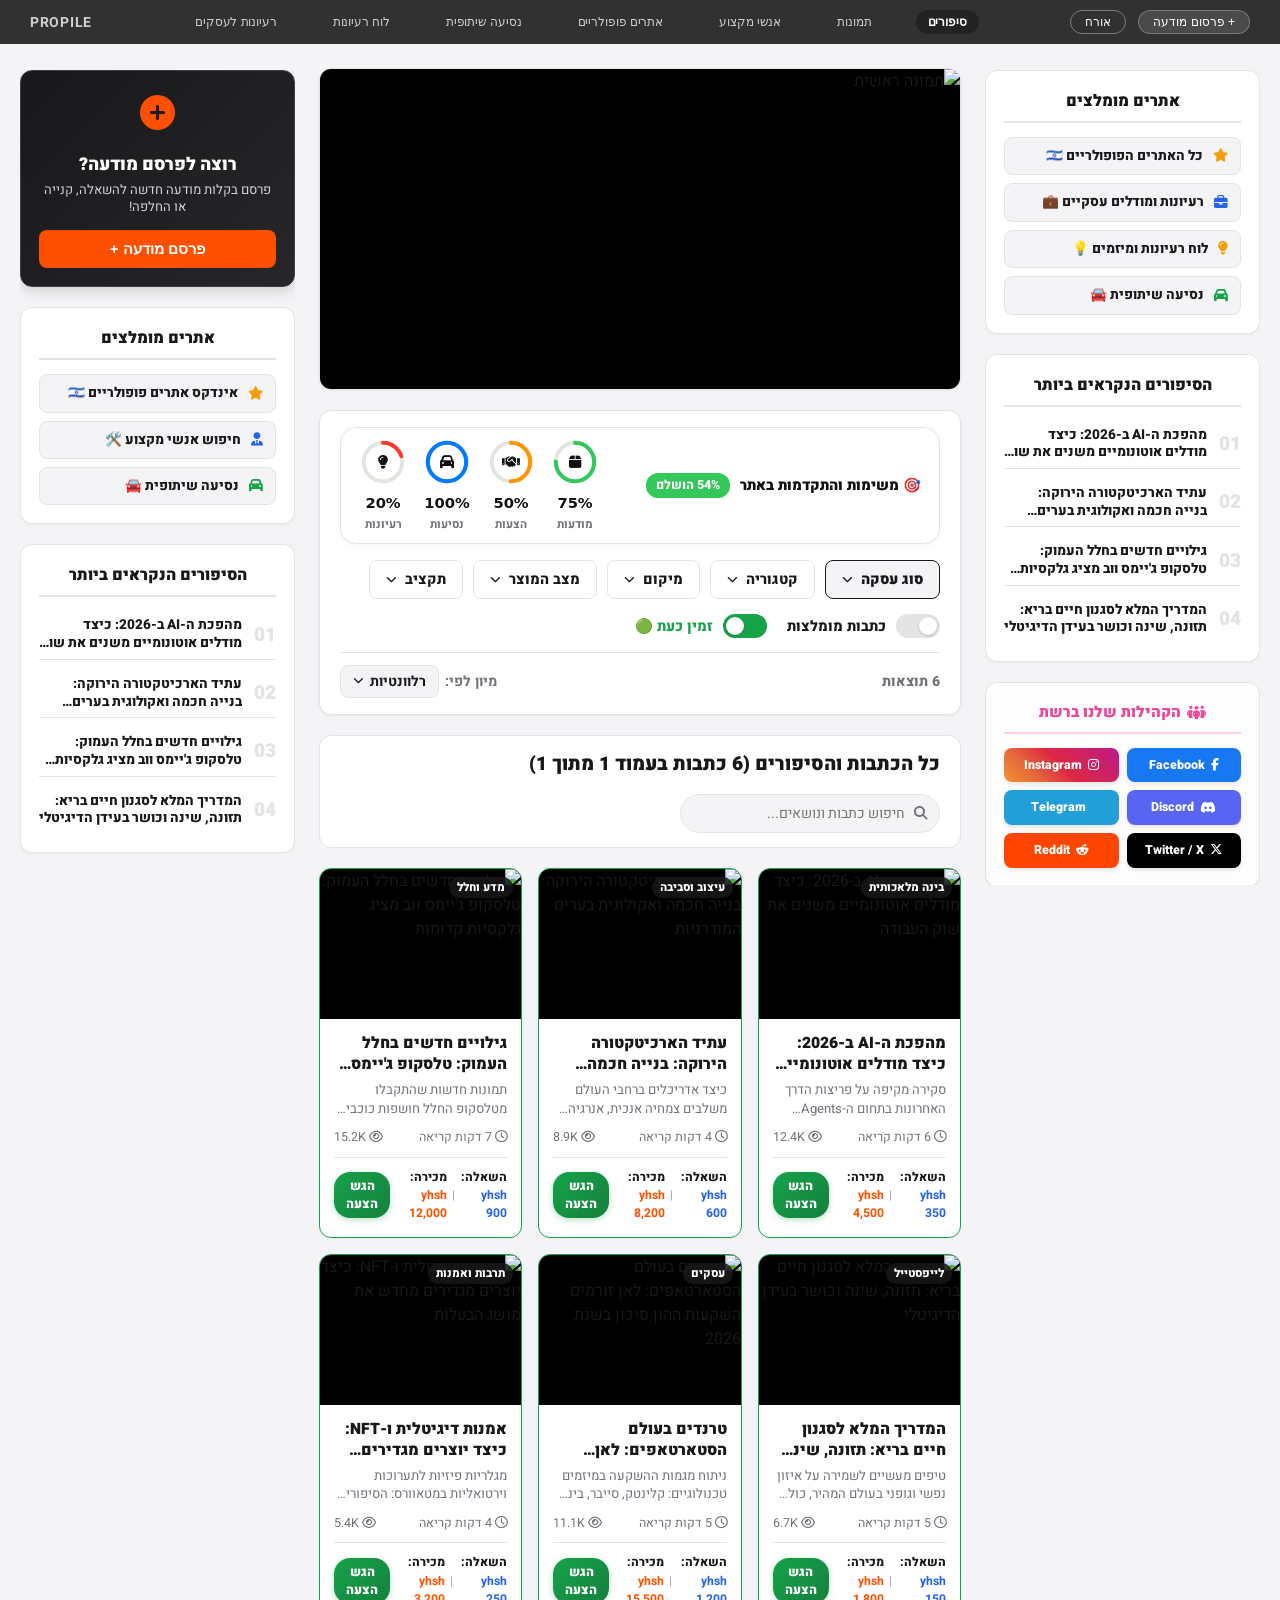
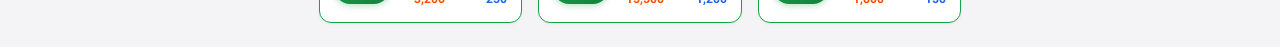
==== index.html @ 326912f4 "Match top navbar header 1:1 with black1white00.com without emojis" ====
<!DOCTYPE html>
<html lang="he" dir="rtl">
<head>
    <meta charset="UTF-8">
    <meta name="viewport" content="width=device-width, initial-scale=1.0">
    <title>גלריית הכתבות והסיפורים | עמוד הבית</title>
    <!-- Google Fonts: Heebo & Assistant -->
    <link rel="preconnect" href="https://fonts.googleapis.com">
    <link rel="preconnect" href="https://fonts.gstatic.com" crossorigin>
    <link href="https://fonts.googleapis.com/css2?family=Assistant:wght@400;600;700;800;900&family=Heebo:wght@400;700;900&display=swap" rel="stylesheet">
    <!-- FontAwesome Icons -->
    <link rel="stylesheet" href="https://cdnjs.cloudflare.com/ajax/libs/font-awesome/6.4.0/css/all.min.css">
    <link rel="stylesheet" href="styles.css?v=4400">
</head>
<body>

    <!-- Header Bar -->
    <header class="apple-nav">
        <div class="apple-nav-content">
            <div class="nav-left">
                <button class="btn-publish-nav-btn" onclick="openPublishModal()">+ פרסום מודעה</button>
                <button id="manager-btn" class="guest-pill-btn" onclick="showGuestToast()">אורח</button>
            </div>

            <nav class="nav-links">
                <a href="index.html" class="active-top-nav">סיפורים</a>
                <a href="images.html">תמונות</a>
                <a href="professionals.html">אנשי מקצוע</a>
                <a href="popular.html">אתרים פופולריים</a>
                <a href="carpool.html">נסיעה שיתופית</a>
                <a href="ideas.html">לוח רעיונות</a>
                <a href="business_ideas.html">רעיונות לעסקים</a>
            </nav>

            <div class="logo-area" onclick="window.location.href='index.html'" style="cursor: pointer;" title="לוגו האתר">
                <span class="brand-logo-badge">PROPILE</span>
            </div>
        </div>
    </header>

    <!-- Page Body Wrapper (מבנה 3 עמודות עם סיידברים מקובעים) -->
    <div class="page-layout-wrapper">

        <!-- Left Sidebar Column (סיידבר שמאלי) -->
        <aside class="sidebar-column sidebar-left">
            
            <!-- Card 1: אתרים מומלצים -->
            <div class="sidebar-card">
                <div class="sidebar-card-title">אתרים מומלצים</div>
                <div class="recommended-sites-list">
                    <a href="popular.html" class="site-link-btn">
                        <i class="fa-solid fa-star" style="color: #f59e0b;"></i>
                        <span>כל האתרים הפופולריים 🇮🇱</span>
                    </a>
                    <a href="business_ideas.html" class="site-link-btn">
                        <i class="fa-solid fa-briefcase" style="color: #2563eb;"></i>
                        <span>רעיונות ומודלים עסקיים 💼</span>
                    </a>
                    <a href="ideas.html" class="site-link-btn">
                        <i class="fa-solid fa-lightbulb" style="color: #f59e0b;"></i>
                        <span>לוח רעיונות ומיזמים 💡</span>
                    </a>
                    <a href="carpool.html" class="site-link-btn">
                        <i class="fa-solid fa-car" style="color: #16a34a;"></i>
                        <span>נסיעה שיתופית 🚘</span>
                    </a>
                </div>
            </div>

            <!-- Card 2: הסיפורים הנקראים ביותר -->
            <div class="sidebar-card">
                <div class="sidebar-card-title">הסיפורים הנקראים ביותר</div>
                <div id="topReadStoriesLeft" class="top-read-list">
                    <!-- Dynamic list loaded via JS -->
                </div>
            </div>

            <!-- Card 3: הקהילות שלנו ברשת (לחצני רשתות חברתיות מעוצבים) -->
            <div class="sidebar-card community-card">
                <div class="community-title">
                    <i class="fa-solid fa-people-group"></i>
                    <span>הקהילות שלנו ברשת</span>
                </div>
                
                <div class="social-buttons-grid">
                    <a href="#" class="social-btn btn-facebook"><i class="fa-brands fa-facebook-f"></i> Facebook</a>
                    <a href="#" class="social-btn btn-instagram"><i class="fa-brands fa-instagram"></i> Instagram</a>
                    <a href="#" class="social-btn btn-discord"><i class="fa-brands fa-discord"></i> Discord</a>
                    <a href="#" class="social-btn btn-telegram"><i class="fa-paper-plane"></i> Telegram</a>
                    <a href="#" class="social-btn btn-twitter"><i class="fa-brands fa-x-twitter"></i> Twitter / X</a>
                    <a href="#" class="social-btn btn-reddit"><i class="fa-brands fa-reddit-alien"></i> Reddit</a>
                </div>
            </div>

        </aside>

        <!-- Main Center Column (עמודה מרכזית - כתבות וסיפורים) -->
        <main class="main-center-column">

            <!-- Hero Featured Banner Card (תמונה בלבד - ללא טקסט כפי שמתבקש בצילום המסך) -->
            <div id="heroFeaturedCard" class="hero-featured-banner" onclick="openHeroArticle()">
                <div class="hero-banner-image-wrapper" style="height: 320px;">
                    <img id="heroImage" src="https://images.unsplash.com/photo-1618005182384-a83a8bd57fbe?auto=format&fit=crop&w=1200&q=80" alt="תמונה ראשית" style="opacity: 1;">
                </div>
            </div>

            <!-- Custom Filter Bar Component with LIGHT HORIZONTAL TASK WIDGET (1:1 MATCHING SCREENSHOT media_1788623318506.png) -->
            <section class="articles-filter-bar">
                
                <!-- LIGHT HORIZONTAL TASK PROGRESS RINGS WIDGET -->
                <div class="widget-tasks-card-horizontal" style="margin-bottom: 16px;">
                    <div class="widget-title-group" style="display: flex; align-items: center; gap: 10px;">
                        <span style="font-size: 0.9rem; font-weight: 900; color: #111111;">🎯 משימות והתקדמות באתר</span>
                        <span id="overallProgressText" style="font-size: 0.78rem; background-color: #34c759; color: #ffffff; padding: 3px 10px; border-radius: 12px; font-weight: 800;">66% הושלם</span>
                    </div>
                    
                    <div class="rings-widget-container">
                        
                        <!-- Ring 1: Ads (Green #34c759) -->
                        <div class="ring-item" onclick="openTaskChecklistModal('ads')" title="לחץ לצפייה במשימות מודעות">
                            <div class="svg-ring-wrapper" style="width: 48px; height: 48px;">
                                <svg width="48" height="48" viewBox="0 0 60 60">
                                    <circle class="ring-bg" cx="30" cy="30" r="24"></circle>
                                    <circle id="ringCircleAds" class="ring-progress ring-green" cx="30" cy="30" r="24"></circle>
                                </svg>
                                <div class="ring-icon" style="font-size: 0.88rem;"><i class="fa-solid fa-box"></i></div>
                            </div>
                            <div id="ringPercentAds" class="ring-percent-text">75%</div>
                            <div class="ring-label-text">מודעות</div>
                        </div>

                        <!-- Ring 2: Offers (Orange #ff9500) -->
                        <div class="ring-item" onclick="openTaskChecklistModal('offers')" title="לחץ לצפייה במשימות הצעות">
                            <div class="svg-ring-wrapper" style="width: 48px; height: 48px;">
                                <svg width="48" height="48" viewBox="0 0 60 60">
                                    <circle class="ring-bg" cx="30" cy="30" r="24"></circle>
                                    <circle id="ringCircleOffers" class="ring-progress ring-orange" cx="30" cy="30" r="24"></circle>
                                </svg>
                                <div class="ring-icon" style="font-size: 0.88rem;"><i class="fa-solid fa-handshake"></i></div>
                            </div>
                            <div id="ringPercentOffers" class="ring-percent-text">50%</div>
                            <div class="ring-label-text">הצעות</div>
                        </div>

                        <!-- Ring 3: Carpool (Blue #007aff) -->
                        <div class="ring-item" onclick="openTaskChecklistModal('carpool')" title="לחץ לצפייה במשימות נסיעות">
                            <div class="svg-ring-wrapper" style="width: 48px; height: 48px;">
                                <svg width="48" height="48" viewBox="0 0 60 60">
                                    <circle class="ring-bg" cx="30" cy="30" r="24"></circle>
                                    <circle id="ringCircleCarpool" class="ring-progress ring-blue" cx="30" cy="30" r="24"></circle>
                                </svg>
                                <div class="ring-icon" style="font-size: 0.88rem;"><i class="fa-solid fa-car"></i></div>
                            </div>
                            <div id="ringPercentCarpool" class="ring-percent-text">100%</div>
                            <div class="ring-label-text">נסיעות</div>
                        </div>

                        <!-- Ring 4: Ideas (Red #ff3b30) -->
                        <div class="ring-item" onclick="openTaskChecklistModal('ideas')" title="לחץ לצפייה במשימות רעיונות">
                            <div class="svg-ring-wrapper" style="width: 48px; height: 48px;">
                                <svg width="48" height="48" viewBox="0 0 60 60">
                                    <circle class="ring-bg" cx="30" cy="30" r="24"></circle>
                                    <circle id="ringCircleIdeas" class="ring-progress ring-red" cx="30" cy="30" r="24"></circle>
                                </svg>
                                <div class="ring-icon" style="font-size: 0.88rem;"><i class="fa-solid fa-lightbulb"></i></div>
                            </div>
                            <div id="ringPercentIdeas" class="ring-percent-text">20%</div>
                            <div class="ring-label-text">רעיונות</div>
                        </div>

                    </div>
                </div>

                <div class="filter-top-row">
                    
                    <!-- Filter Dropdown Pills Group -->
                    <div class="filter-pills-group">

                        <!-- Pill 0: סוג עסקה (השאלה / קניה / החלפה) -->
                        <div class="filter-pill-wrapper">
                            <button class="filter-pill-btn" style="border-color: #18181b; background-color: var(--bg-color);" onclick="togglePillDropdown('dealTypeMenu', event)">
                                <span id="labelDealTypeMenu" style="font-weight: 900;">סוג עסקה</span>
                                <i class="fa-solid fa-chevron-down fa-xs"></i>
                            </button>
                            <div id="dealTypeMenu" class="filter-pill-dropdown-menu hidden">
                                <div class="pill-dropdown-item active" onclick="selectPillFilter('dealType', 'all', 'סוג עסקה')">כל העסקאות</div>
                                <div class="pill-dropdown-item" onclick="selectPillFilter('dealType', 'borrow', 'השאלה בלבד 🤝')">השאלה בלבד 🤝</div>
                                <div class="pill-dropdown-item" onclick="selectPillFilter('dealType', 'buy', 'קניה בלבד 🛒')">קניה בלבד 🛒</div>
                                <div class="pill-dropdown-item" onclick="selectPillFilter('dealType', 'trade', 'החלפה בלבד 🔄')">החלפה בלבד 🔄</div>
                            </div>
                        </div>
                        
                        <!-- Pill 1: קטגוריה -->
                        <div class="filter-pill-wrapper">
                            <button class="filter-pill-btn" onclick="togglePillDropdown('categoryMenu', event)">
                                <span id="labelCategoryPill">קטגוריה</span>
                                <i class="fa-solid fa-chevron-down fa-xs"></i>
                            </button>
                            <div id="categoryMenu" class="filter-pill-dropdown-menu hidden">
                                <div class="pill-dropdown-item active" onclick="selectPillFilter('category', 'all', 'קטגוריה')">הכל</div>
                                <div class="pill-dropdown-item" onclick="selectPillFilter('category', 'בינה מלאכותית', 'בינה מלאכותית')">בינה מלאכותית</div>
                                <div class="pill-dropdown-item" onclick="selectPillFilter('category', 'טכנולוגיה', 'טכנולוגיה')">טכנולוגיה</div>
                                <div class="pill-dropdown-item" onclick="selectPillFilter('category', 'מדע וחלל', 'מדע וחלל')">מדע וחלל</div>
                                <div class="pill-dropdown-item" onclick="selectPillFilter('category', 'עסקים', 'עסקים')">עסקים</div>
                                <div class="pill-dropdown-item" onclick="selectPillFilter('category', 'עיצוב וסביבה', 'עיצוב וסביבה')">עיצוב וסביבה</div>
                                <div class="pill-dropdown-item" onclick="selectPillFilter('category', 'לייפסטייל', 'לייפסטייל')">לייפסטייל</div>
                                <div class="pill-dropdown-item" onclick="selectPillFilter('category', 'סייבר וביטחון', 'סייבר וביטחון')">סייבר וביטחון</div>
                                <div class="pill-dropdown-item" onclick="selectPillFilter('category', 'גיימינג', 'גיימינג')">גיימינג</div>
                                <div class="pill-dropdown-item" onclick="selectPillFilter('category', 'קולינריה', 'קולינריה')">קולינריה</div>
                                <div class="pill-dropdown-item" onclick="selectPillFilter('category', 'בריאות וכושר', 'בריאות וכושר')">בריאות וכושר</div>
                            </div>
                        </div>

                        <!-- Pill 2: מיקום (עם סימון כמה ערים במקביל CHECKBOXES) -->
                        <div class="filter-pill-wrapper">
                            <button class="filter-pill-btn" onclick="togglePillDropdown('locationMenu', event)">
                                <span id="labelLocationMenu">מיקום</span>
                                <i class="fa-solid fa-chevron-down fa-xs"></i>
                            </button>
                            <div id="locationMenu" class="filter-pill-dropdown-menu hidden" style="min-width: 220px; padding: 14px;" onclick="event.stopPropagation()">
                                <div style="font-weight: 900; font-size: 0.92rem; margin-bottom: 10px; border-bottom: 1px solid var(--border-color); padding-bottom: 6px; color: var(--text-primary);">
                                    סינון לפי ערים (ניתן לבחור כמה)
                                </div>
                                <div style="display: flex; flex-direction: column; gap: 8px;">
                                    <label class="checkbox-location-item">
                                        <input type="checkbox" class="location-chk" value="תל אביב" onchange="toggleLocationSelection('תל אביב')">
                                        <span>תל אביב - יפו</span>
                                    </label>
                                    <label class="checkbox-location-item">
                                        <input type="checkbox" class="location-chk" value="חיפה" onchange="toggleLocationSelection('חיפה')">
                                        <span>חיפה - מרכז</span>
                                    </label>
                                    <label class="checkbox-location-item">
                                        <input type="checkbox" class="location-chk" value="ירושלים" onchange="toggleLocationSelection('ירושלים')">
                                        <span>ירושלים</span>
                                    </label>
                                    <label class="checkbox-location-item">
                                        <input type="checkbox" class="location-chk" value="רמת גן" onchange="toggleLocationSelection('רמת גן')">
                                        <span>רמת גן</span>
                                    </label>
                                    <label class="checkbox-location-item">
                                        <input type="checkbox" class="location-chk" value="הרצליה" onchange="toggleLocationSelection('הרצליה')">
                                        <span>הרצליה פיתוח</span>
                                    </label>
                                </div>
                                <button type="button" class="btn-apply-price-filter" style="margin-top: 12px;" onclick="applyLocationFilter()">
                                    החל סינון ערים
                                </button>
                            </div>
                        </div>

                        <!-- Pill 3: מצב המוצר (חדש, כמו חדש, משומש) -->
                        <div class="filter-pill-wrapper">
                            <button class="filter-pill-btn" onclick="togglePillDropdown('conditionMenu', event)">
                                <span id="labelConditionMenu">מצב המוצר</span>
                                <i class="fa-solid fa-chevron-down fa-xs"></i>
                            </button>
                            <div id="conditionMenu" class="filter-pill-dropdown-menu hidden">
                                <div class="pill-dropdown-item active" onclick="selectPillFilter('condition', 'all', 'מצב המוצר')">כל המצבים</div>
                                <div class="pill-dropdown-item" onclick="selectPillFilter('condition', 'חדש באריזה', 'חדש באריזה 📦')">חדש באריזה 📦</div>
                                <div class="pill-dropdown-item" onclick="selectPillFilter('condition', 'כמו חדש', 'כמו חדש ✨')">כמו חדש ✨</div>
                                <div class="pill-dropdown-item" onclick="selectPillFilter('condition', 'משומש במצב טוב', 'משומש במצב טוב 👍')">משומש במצב טוב 👍</div>
                                <div class="pill-dropdown-item" onclick="selectPillFilter('condition', 'נדרש תיקון', 'נדרש תיקון 🔧')">נדרש תיקון 🔧</div>
                            </div>
                        </div>

                        <!-- Pill 4: תקציב (עם DUAL PRICE SLIDER כפול מ-2 הפינות!) -->
                        <div class="filter-pill-wrapper">
                            <button class="filter-pill-btn" onclick="togglePillDropdown('budgetMenu', event)">
                                <span id="labelBudgetMenu">תקציב</span>
                                <i class="fa-solid fa-chevron-down fa-xs"></i>
                            </button>

                            <div id="budgetMenu" class="filter-pill-dropdown-menu hidden" style="min-width: 280px; padding: 18px;" onclick="event.stopPropagation()">
                                <div style="font-weight: 900; font-size: 0.95rem; margin-bottom: 8px; color: var(--text-primary);">
                                    תקציב ומחיר מבוקש (yhsh)
                                </div>
                                
                                <div style="font-weight: 900; font-size: 1.1rem; color: #ff5000; margin-bottom: 12px; text-align: center;">
                                    מ-<span id="minPriceValue">yhsh 500</span> עד <span id="maxPriceValue">yhsh 20,000</span>
                                </div>

                                <!-- Dual Range Track Container -->
                                <div class="dual-range-container">
                                    <div class="dual-range-track-bg"></div>
                                    <input type="range" id="minPriceRange" min="500" max="20000" step="500" value="500" class="price-range-slider" oninput="updateDualPriceSlider()">
                                    <input type="range" id="maxPriceRange" min="500" max="20000" step="500" value="20000" class="price-range-slider" oninput="updateDualPriceSlider()">
                                </div>

                                <div style="display: flex; justify-content: space-between; font-size: 0.78rem; color: var(--text-muted); margin-top: 4px; font-weight: 800;">
                                    <span>yhsh 500</span>
                                    <span>yhsh 20,000</span>
                                </div>

                                <!-- Dual Presets Grid -->
                                <div style="display: grid; grid-template-columns: 1fr 1fr; gap: 6px; margin: 14px 0;">
                                    <button type="button" class="preset-price-btn" onclick="setDualPricePreset(500, 3000)">500 - 3,000 yhsh</button>
                                    <button type="button" class="preset-price-btn" onclick="setDualPricePreset(3000, 8000)">3,000 - 8,000 yhsh</button>
                                    <button type="button" class="preset-price-btn" onclick="setDualPricePreset(8000, 15000)">8,000 - 15,000 yhsh</button>
                                    <button type="button" class="preset-price-btn" onclick="setDualPricePreset(500, 20000)">כל המחירים</button>
                                </div>

                                <button type="button" class="btn-apply-price-filter" onclick="applyDualPriceFilter()">
                                    החל סינון מחיר
                                </button>
                            </div>
                        </div>

                    </div>

                    <!-- Right Side Switches -->
                    <div class="filter-switches-group">
                        <label class="toggle-switch-label">
                            <input type="checkbox" id="switchProServices" class="toggle-switch-input" onchange="applySwitchesFilter()">
                            <span class="switch-track"></span>
                            <span>כתבות מומלצות</span>
                        </label>

                        <label class="toggle-switch-label">
                            <input type="checkbox" id="switchOnlineNow" class="toggle-switch-input" checked onchange="applySwitchesFilter()">
                            <span class="switch-track"></span>
                            <span style="color: #16a34a;">זמין כעת 🟢</span>
                        </label>
                    </div>

                </div>

                <!-- Sub-bar (Exact results count per total articles) -->
                <div class="filter-sub-bar">
                    <span id="resultsCountText" class="results-count-text">12 תוצאות</span>

                    <div class="sort-dropdown-wrapper">
                        <span class="sort-label-text">מיון לפי:</span>
                        <button class="sort-dropdown-btn" onclick="toggleSortMenu(event)">
                            <strong id="currentSortText">רלוונטיות</strong>
                            <i class="fa-solid fa-chevron-down fa-xs"></i>
                        </button>

                        <div id="sortPopupMenu" class="sort-popup-menu hidden">
                            <div class="sort-option-item selected" onclick="selectSortOption('רלוונטיות')">
                                <i class="fa-solid fa-check"></i>
                                <span>רלוונטיות</span>
                            </div>
                            <div class="sort-option-item" onclick="selectSortOption('הנמכרים ביותר')">
                                <i class="fa-solid fa-check" style="opacity: 0;"></i>
                                <span>הנמכרים ביותר</span>
                            </div>
                            <div class="sort-option-item" onclick="selectSortOption('החדשים ביותר')">
                                <i class="fa-solid fa-check" style="opacity: 0;"></i>
                                <span>החדשים ביותר</span>
                            </div>
                        </div>
                    </div>
                </div>
            </section>

            <!-- Articles Grid (גריד 12 הכתבות הראשי 3 על 4) -->
            <div class="section-sub-header">
                <h2 id="gridTitleText" class="section-title-text">כל הכתבות והסיפורים (12 כתבות בעמוד)</h2>
                <div class="search-filter-box">
                    <i class="fa-solid fa-magnifying-glass search-icon"></i>
                    <input type="text" id="searchInput" placeholder="חיפוש כתבות ונושאים..." oninput="handleSearch(this.value)">
                </div>
            </div>

            <div id="articlesGridContainer" class="articles-cards-grid">
                <!-- Articles rendered dynamically via app.js -->
            </div>

            <!-- Pagination Bar (סרגל דפדפות ועמודים) -->
            <div id="paginationContainer" class="pagination-wrapper">
                <!-- Injected via app.js -->
            </div>

        </main>

        <!-- Right Sidebar Column (סיידבר ימני) -->
        <aside class="sidebar-column sidebar-right">
            
            <!-- TOP SIDEBAR WIDGET: פרסום מודעה בקלות -->
            <div class="publish-sidebar-card" onclick="openPublishModal()">
                <div class="publish-card-inner">
                    <div class="publish-card-icon">
                        <i class="fa-solid fa-circle-plus"></i>
                    </div>
                    <div class="publish-card-text">
                        <h4>רוצה לפרסם מודעה?</h4>
                        <p>פרסם בקלות מודעה חדשה להשאלה, קנייה או החלפה!</p>
                    </div>
                    <button class="btn-publish-action">פרסם מודעה +</button>
                </div>
            </div>

            <!-- Card 1: אתרים מומלצים -->
            <div class="sidebar-card">
                <div class="sidebar-card-title">אתרים מומלצים</div>
                <div class="recommended-sites-list">
                    <a href="popular.html" class="site-link-btn">
                        <i class="fa-solid fa-star" style="color: #f59e0b;"></i>
                        <span>אינדקס אתרים פופולריים 🇮🇱</span>
                    </a>
                    <a href="professionals.html" class="site-link-btn">
                        <i class="fa-solid fa-user-tie" style="color: #2563eb;"></i>
                        <span>חיפוש אנשי מקצוע 🛠️</span>
                    </a>
                    <a href="carpool.html" class="site-link-btn">
                        <i class="fa-solid fa-car" style="color: #16a34a;"></i>
                        <span>נסיעה שיתופית 🚘</span>
                    </a>
                </div>
            </div>

            <!-- Card 2: הסיפורים הנקראים ביותר -->
            <div class="sidebar-card">
                <div class="sidebar-card-title">הסיפורים הנקראים ביותר</div>
                <div id="topReadStoriesRight" class="top-read-list">
                    <!-- Dynamic list loaded via JS -->
                </div>
            </div>

        </aside>

    </div>

    <!-- MAKE AN OFFER MODAL FORM (חלון הגשת הצעה למודעה) -->
    <div id="offerModal" class="modal-overlay hidden">
        <div class="publish-modal-box" style="max-width: 520px;">
            <button class="close-modal-btn" onclick="closeOfferModal()">
                <i class="fa-solid fa-xmark"></i>
            </button>

            <div class="publish-modal-header">
                <h2 class="publish-modal-title">🤝 הגשת הצעה למפרסם</h2>
                <p id="offerModalSubTitle" class="publish-modal-subtitle">הגש הצעה לרכישה או להשאלה</p>
            </div>

            <form id="offerForm" onsubmit="handleOfferSubmit(event)">
                <input type="hidden" id="offerArticleId">

                <div class="publish-form-group">
                    <label>סוג ההצעה *</label>
                    <select id="offerType" class="publish-form-select">
                        <option value="buy">הצעת מחיר לרכישה 🛒</option>
                        <option value="borrow">הצעת מחיר להשאלה 🤝</option>
                        <option value="trade">הצעת החלפה 🔄</option>
                    </select>
                </div>

                <div class="publish-form-group">
                    <label>סכום ההצעה שלך (yhsh) *</label>
                    <input type="text" id="offerAmount" class="publish-form-input" placeholder="לדוגמה: yhsh 4,000" required>
                </div>

                <div class="publish-form-group">
                    <label>שם מגיש ההצעה *</label>
                    <input type="text" id="offerName" class="publish-form-input" placeholder="שמך המלא" required>
                </div>

                <div class="publish-form-group">
                    <label>טלפון / אימייל לחזרה *</label>
                    <input type="text" id="offerContact" class="publish-form-input" placeholder="050-1234567" required>
                </div>

                <div class="publish-form-group">
                    <label>הערה / הודעה אישית למפרסם</label>
                    <textarea id="offerNotes" class="publish-form-textarea" rows="2" placeholder="לדוגמה: מעוניין לאסוף מחר בבוקר מזומן..."></textarea>
                </div>

                <button type="submit" class="btn-submit-publish" style="background: linear-gradient(135deg, #16a34a, #15803d);">
                    <i class="fa-solid fa-paper-plane"></i> שלח הצעה למפרסם המודעה
                </button>
            </form>
        </div>
    </div>

    <!-- PUBLISH AD MODAL FORM (חלון פרסום מודעה חדשה) -->
    <div id="publishModal" class="modal-overlay hidden">
        <div class="publish-modal-box">
            <button class="close-modal-btn" onclick="closePublishModal()">
                <i class="fa-solid fa-xmark"></i>
            </button>

            <div class="publish-modal-header">
                <h2 class="publish-modal-title">איזה מודעה תרצו לפרסם היום?</h2>
                <p class="publish-modal-subtitle">בחרו קטגוריה ומלאו את פרטי המודעה בקלות</p>
            </div>

            <!-- Category Selection Grid -->
            <div class="category-selection-grid">
                <div class="category-tile-btn selected" onclick="selectPublishCategory(this, 'מוצרים')">
                    <div style="font-size: 1.5rem; margin-bottom: 4px;">📦</div>
                    <div>מוצרים</div>
                </div>
                <div class="category-tile-btn" onclick="selectPublishCategory(this, 'טכנולוגיה')">
                    <div style="font-size: 1.5rem; margin-bottom: 4px;">💻</div>
                    <div>טכנולוגיה</div>
                </div>
                <div class="category-tile-btn" onclick="selectPublishCategory(this, 'בינה מלאכותית')">
                    <div style="font-size: 1.5rem; margin-bottom: 4px;">🤖</div>
                    <div>בינה מלאכותית</div>
                </div>
                <div class="category-tile-btn" onclick="selectPublishCategory(this, 'גיימינג')">
                    <div style="font-size: 1.5rem; margin-bottom: 4px;">🎮</div>
                    <div>גיימינג</div>
                </div>
                <div class="category-tile-btn" onclick="selectPublishCategory(this, 'לייפסטייל')">
                    <div style="font-size: 1.5rem; margin-bottom: 4px;">🌿</div>
                    <div>לייפסטייל</div>
                </div>
                <div class="category-tile-btn" onclick="selectPublishCategory(this, 'עיצוב וסביבה')">
                    <div style="font-size: 1.5rem; margin-bottom: 4px;">🏡</div>
                    <div>עיצוב ובית</div>
                </div>
            </div>

            <!-- Form Fields -->
            <form id="publishForm" onsubmit="handlePublishSubmit(event)">
                
                <div class="publish-form-group">
                    <label>כותרת המודעה *</label>
                    <input type="text" id="pubTitle" class="publish-form-input" placeholder="לדוגמה: למכירה/להשאלה אייפד פרו 2026 חדש" required>
                </div>

                <div class="publish-form-row">
                    <div class="publish-form-group">
                        <label>סוג עסקה *</label>
                        <select id="pubDealType" class="publish-form-select">
                            <option value="borrow">השאלה 🤝</option>
                            <option value="buy" selected>קניה / למכירה 🛒</option>
                            <option value="trade">החלפה 🔄</option>
                        </select>
                    </div>

                    <div class="publish-form-group">
                        <label>סכום מבוקש (yhsh) *</label>
                        <input type="text" id="pubPrice" class="publish-form-input" placeholder="לדוגמה: yhsh 3,200" required>
                    </div>
                </div>

                <div class="publish-form-row">
                    <div class="publish-form-group">
                        <label>מצב המוצר</label>
                        <select id="pubCondition" class="publish-form-select">
                            <option value="חדש באריזה">חדש באריזה 📦</option>
                            <option value="כמו חדש" selected>כמו חדש ✨</option>
                            <option value="משומש במצב טוב">משומש במצב טוב 👍</option>
                            <option value="נדרש תיקון">נדרש תיקון 🔧</option>
                        </select>
                    </div>

                    <div class="publish-form-group">
                        <label>מיקום ומיקוד *</label>
                        <input type="text" id="pubLocation" class="publish-form-input" placeholder="לדוגמה: תל אביב - יפו" required>
                    </div>
                </div>

                <div class="publish-form-group">
                    <label>קישור לתמונה (URL)</label>
                    <input type="url" id="pubImageUrl" class="publish-form-input" placeholder="https://images.unsplash.com/...">
                </div>

                <div class="publish-form-group">
                    <label>תיאור מפורט של המודעה</label>
                    <textarea id="pubSummary" class="publish-form-textarea" rows="3" placeholder="תיאור מדויק יסייע לך למכור או להשאיל מהר יותר..."></textarea>
                </div>

                <button type="submit" class="btn-submit-publish">
                    <i class="fa-solid fa-paper-plane"></i> סיום והעלאת המודעה ללוח
                </button>
            </form>

        </div>
    </div>

    <!-- Article Reader Modal (חלון קריאת הכתבה המלאה) -->
    <div id="articleModal" class="modal-overlay hidden">
        <div class="article-modal-box">
            <button class="close-modal-btn" onclick="closeArticleModal()">
                <i class="fa-solid fa-xmark"></i>
            </button>

            <div class="modal-article-header">
                <span id="modalCategoryTag" class="category-badge-pill">טכנולוגיה</span>
                <h1 id="modalArticleTitle" class="modal-article-title">כותרת הכתבה</h1>
                
                <div class="modal-meta-row">
                    <span><i class="fa-solid fa-user"></i> מאת: <strong id="modalArticleAuthor">מערכת</strong></span>
                    <span>•</span>
                    <span><i class="fa-regular fa-clock"></i> <span id="modalArticleReadTime">5 דקות קריאה</span></span>
                    <span>•</span>
                    <span><i class="fa-regular fa-eye"></i> <span id="modalArticleViews">1.2K צפיות</span></span>
                </div>
            </div>

            <div class="modal-article-image-box">
                <img id="modalArticleImage" src="" alt="תמונת כתבה">
            </div>

            <div id="modalArticleContent" class="modal-article-content">
                <!-- Injected via JS -->
            </div>

            <div class="modal-footer-actions">
                <button class="btn-like-article" onclick="likeCurrentModalArticle()">
                    <i class="fa-solid fa-thumbs-up"></i> פרגן בלייק (<span id="modalLikesCount">98%</span>)
                </button>
                <button class="btn-close-reader" onclick="closeArticleModal()">
                    סגור חלון קריאה
                </button>
            </div>
        </div>
    </div>

    <!-- Toast Notification -->
    <div id="toast" class="toast hidden">
        <span id="toastMessage">הפעולה בוצעה בהצלחה</span>
    </div>

    <script src="app.js"></script>
    <script src="tasks_widget.js"></script>
</body>
</html>
---- styles.css ----
/* =========================================================
   NEWSPAPER & MAGAZINE LAYOUT STYLESHEET (MATCHING SCREENSHOT)
   ========================================================= */

:root {
    --bg-color: #f4f4f6;
    --card-bg: #ffffff;
    --text-primary: #18181b;
    --text-secondary: #3f3f46;
    --text-muted: #71717a;
    --border-color: #e4e4e7;
    --primary-color: #18181b;
    --accent-blue: #2563eb;
    --accent-orange: #ff5000;
    --accent-green: #16a34a;
    --radius-sm: 8px;
    --radius-md: 12px;
    --radius-lg: 16px;
    --shadow-sm: 0 1px 3px rgba(0, 0, 0, 0.05);
    --shadow-md: 0 4px 12px rgba(0, 0, 0, 0.08);
    --transition: all 0.2s cubic-bezier(0.4, 0, 0.2, 1);
}

* {
    box-sizing: border-box;
    margin: 0;
    padding: 0;
}

body {
    font-family: 'Heebo', 'Assistant', system-ui, -apple-system, sans-serif;
    background-color: var(--bg-color);
    color: var(--text-primary);
    direction: rtl;
    line-height: 1.5;
    -webkit-font-smoothing: antialiased;
}

/* MANDATORY UTILITY CLASS TO HIDE MODALS & ELEMENTS */
.hidden {
    display: none !important;
}

/* =========================================================
   APPLE GLOBAL NAVIGATION (1:1 with black1white00.com)
   ========================================================= */
.apple-nav,
.top-navbar-black {
    position: sticky;
    top: 0;
    z-index: 1000;
    width: 100%;
    height: 44px;
    background: rgba(0, 0, 0, 0.8) !important;
    backdrop-filter: saturate(180%) blur(20px);
    -webkit-backdrop-filter: saturate(180%) blur(20px);
    border-bottom: none !important;
    border-top: none !important;
    display: flex;
    justify-content: center;
    align-items: center;
    box-shadow: none !important;
    padding: 0 !important;
}

.apple-nav-content,
.top-nav-inner {
    display: flex;
    justify-content: space-between;
    align-items: center;
    width: 100%;
    max-width: 100%;
    height: 100%;
    padding: 0 30px;
    box-sizing: border-box;
}

.logo-area,
.nav-right {
    display: flex;
    align-items: center;
    cursor: pointer;
}

.logo-area img,
.logo-area svg,
.brand-logo-badge {
    color: #f5f5f7;
    opacity: 0.8;
    transition: opacity 0.3s;
    font-size: 14px;
    font-weight: 700;
    letter-spacing: 0.05em;
    text-decoration: none;
}

.logo-area:hover img,
.logo-area:hover svg,
.logo-area:hover .brand-logo-badge {
    opacity: 1;
}

.nav-links,
.nav-center-tabs {
    display: flex;
    gap: 32px !important;
    align-items: center;
    margin: 0;
    padding: 0;
}

.nav-links a,
.nav-center-tabs a,
.nav-center-tabs .nav-tab-btn {
    color: #f5f5f7 !important;
    opacity: 0.8;
    font-size: 12px !important;
    font-weight: 400 !important;
    letter-spacing: -0.01em !important;
    text-decoration: none;
    transition: opacity 0.3s ease, background-color 0.2s ease !important;
    font-family: -apple-system, BlinkMacSystemFont, "San Francisco", "Helvetica Neue", Helvetica, Arial, sans-serif !important;
    padding: 4px 12px !important;
    border-radius: 12px !important;
    border: none !important;
    background: transparent !important;
    cursor: pointer;
    box-shadow: none !important;
    display: inline-flex;
    align-items: center;
    justify-content: center;
    line-height: 1.4;
}

.nav-links a:hover,
.nav-center-tabs a:hover,
.nav-center-tabs .nav-tab-btn:hover {
    opacity: 1 !important;
    background: rgba(255, 255, 255, 0.08) !important;
}

.nav-links a.active-top-nav,
.nav-links a.active,
.nav-center-tabs a.active,
.nav-center-tabs .nav-tab-btn.active {
    font-weight: 600 !important;
    color: #ffffff !important;
    background-color: #222222 !important;
    opacity: 1 !important;
    border: none !important;
    box-shadow: none !important;
}

.nav-left,
.right-icons {
    display: flex;
    align-items: center;
    gap: 12px;
}

.manager-btn,
.guest-pill-btn {
    background: transparent !important;
    border: 1px solid rgba(255, 255, 255, 0.35) !important;
    border-radius: 14px !important;
    color: #f5f5f7 !important;
    font-size: 12px !important;
    font-weight: 400 !important;
    font-family: -apple-system, BlinkMacSystemFont, "San Francisco", "Helvetica Neue", sans-serif !important;
    padding: 4px 14px !important;
    cursor: pointer;
    transition: background 0.2s, border-color 0.2s !important;
    letter-spacing: 0.01em !important;
    box-shadow: none !important;
}

.manager-btn:hover,
.guest-pill-btn:hover {
    background: rgba(255, 255, 255, 0.1) !important;
    border-color: rgba(255, 255, 255, 0.6) !important;
}

.btn-publish-nav-btn {
    background: rgba(255, 255, 255, 0.12) !important;
    border: 1px solid rgba(255, 255, 255, 0.25) !important;
    border-radius: 14px !important;
    color: #ffffff !important;
    font-size: 12px !important;
    font-weight: 500 !important;
    font-family: -apple-system, BlinkMacSystemFont, "San Francisco", "Helvetica Neue", sans-serif !important;
    padding: 4px 14px !important;
    cursor: pointer;
    transition: background 0.2s, border-color 0.2s !important;
    box-shadow: none !important;
    display: inline-flex;
    align-items: center;
    gap: 4px;
}

.btn-publish-nav-btn:hover {
    background: rgba(255, 255, 255, 0.2) !important;
    border-color: rgba(255, 255, 255, 0.5) !important;
    transform: none !important;
}

@media (max-width: 768px) {
    .apple-nav-content,
    .top-nav-inner {
        padding: 0 12px;
    }
    .nav-links,
    .nav-center-tabs {
        gap: 12px !important;
        overflow-x: auto;
        white-space: nowrap;
        -webkit-overflow-scrolling: touch;
    }
    .nav-links a,
    .nav-center-tabs a,
    .nav-center-tabs .nav-tab-btn {
        font-size: 11px !important;
        padding: 3px 8px !important;
    }
}

/* =========================================================
   POPULAR ISRAELI WEBSITES STYLES (קבוצות האתרים הפופולריים)
   ========================================================= */
.site-group-card {
    background-color: var(--card-bg);
    border: 1px solid var(--border-color);
    border-radius: var(--radius-md);
    padding: 22px;
    box-shadow: var(--shadow-sm);
}

.site-group-title {
    font-size: 1.25rem;
    font-weight: 900;
    color: var(--text-primary);
    margin-bottom: 18px;
    padding-bottom: 10px;
    border-bottom: 2px solid var(--border-color);
    display: flex;
    align-items: center;
    gap: 10px;
}

.sites-grid {
    display: grid;
    grid-template-columns: repeat(4, 1fr);
    gap: 16px;
}

.popular-site-item {
    display: flex;
    align-items: center;
    gap: 14px;
    background-color: var(--bg-color);
    border: 1px solid var(--border-color);
    border-radius: var(--radius-sm);
    padding: 14px;
    text-decoration: none;
    color: var(--text-primary);
    transition: var(--transition);
}

.popular-site-item:hover {
    transform: translateY(-3px);
    border-color: #18181b;
    box-shadow: var(--shadow-md);
}

.site-icon-box {
    width: 44px;
    height: 44px;
    border-radius: 10px;
    display: flex;
    align-items: center;
    justify-content: center;
    font-weight: 900;
    font-size: 0.95rem;
    flex-shrink: 0;
}

.site-details h4 {
    font-size: 0.95rem;
    font-weight: 900;
    margin-bottom: 2px;
}

.site-details p {
    font-size: 0.78rem;
    color: var(--text-muted);
    line-height: 1.2;
}

@media (max-width: 1050px) {
    .sites-grid {
        grid-template-columns: repeat(2, 1fr);
    }
}

@media (max-width: 600px) {
    .sites-grid {
        grid-template-columns: 1fr;
    }
}

/* =========================================================
   PUBLISH AD SIDEBAR CARD (כרטיס פרסום מודעה בראש הסיידבר)
   ========================================================= */
.publish-sidebar-card {
    background: linear-gradient(135deg, #18181b 0%, #27272a 100%);
    color: #ffffff;
    border: 1px solid #3f3f46;
    border-radius: var(--radius-md);
    padding: 18px;
    box-shadow: 0 4px 14px rgba(0,0,0,0.15);
    cursor: pointer;
    transition: var(--transition);
}

.publish-sidebar-card:hover {
    transform: translateY(-3px);
    box-shadow: 0 6px 18px rgba(0,0,0,0.25);
    border-color: #ff5000;
}

.publish-card-inner {
    display: flex;
    flex-direction: column;
    align-items: center;
    text-align: center;
    gap: 10px;
}

.publish-card-icon {
    font-size: 2.2rem;
    color: #ff5000;
}

.publish-card-text h4 {
    font-size: 1.1rem;
    font-weight: 900;
    color: #ffffff;
    margin-bottom: 4px;
}

.publish-card-text p {
    font-size: 0.82rem;
    color: #d4d4d8;
    line-height: 1.3;
}

.btn-publish-action {
    width: 100%;
    background-color: #ff5000;
    color: #ffffff;
    border: none;
    padding: 10px;
    border-radius: var(--radius-sm);
    font-weight: 900;
    font-size: 0.95rem;
    cursor: pointer;
    margin-top: 4px;
    transition: var(--transition);
}

.btn-publish-action:hover {
    background-color: #e63900;
}

/* =========================================================
   BTN OFFER PILL & OFFER MODAL STYLES (כפתור וחלון הגשת הצעה)
   ========================================================= */
.btn-offer-pill {
    background: linear-gradient(135deg, #16a34a, #15803d);
    color: #ffffff;
    border: none;
    padding: 5px 12px;
    border-radius: 16px;
    font-family: inherit;
    font-weight: 900;
    font-size: 0.78rem;
    cursor: pointer;
    display: flex;
    align-items: center;
    gap: 5px;
    box-shadow: 0 2px 6px rgba(22, 163, 74, 0.3);
    transition: var(--transition);
}

.btn-offer-pill:hover {
    transform: translateY(-1px);
    box-shadow: 0 4px 10px rgba(22, 163, 74, 0.45);
    background: linear-gradient(135deg, #15803d, #166534);
}

/* =========================================================
   LOCATION MULTI-SELECT CHECKBOX ITEM STYLES
   ========================================================= */
.checkbox-location-item {
    display: flex;
    align-items: center;
    gap: 10px;
    font-size: 0.88rem;
    font-weight: 800;
    color: var(--text-primary);
    cursor: pointer;
    padding: 5px 8px;
    border-radius: var(--radius-sm);
    transition: var(--transition);
}

.checkbox-location-item:hover {
    background-color: var(--bg-color);
}

.checkbox-location-item input[type="checkbox"] {
    width: 16px;
    height: 16px;
    accent-color: #ff5000;
    cursor: pointer;
}

/* =========================================================
   DUAL PRICE SLIDER COMPONENT STYLES (סרגל מחיר כפול 2 פינות)
   ========================================================= */
.dual-range-container {
    position: relative;
    width: 100%;
    height: 32px;
    display: flex;
    align-items: center;
    margin: 8px 0;
}

.dual-range-track-bg {
    position: absolute;
    width: 100%;
    height: 6px;
    background-color: #e4e4e7;
    border-radius: 4px;
    z-index: 1;
}

.price-range-slider {
    position: absolute;
    width: 100%;
    height: 6px;
    accent-color: #ff5000;
    cursor: pointer;
    background: transparent;
    pointer-events: none;
    -webkit-appearance: none;
    z-index: 2;
}

.price-range-slider::-webkit-slider-thumb {
    pointer-events: auto;
    width: 18px;
    height: 18px;
    border-radius: 50%;
    background: #ff5000;
    cursor: pointer;
    -webkit-appearance: none;
    box-shadow: 0 2px 5px rgba(0,0,0,0.3);
    transition: transform 0.15s ease;
}

.price-range-slider::-webkit-slider-thumb:hover {
    transform: scale(1.2);
}

.price-range-slider::-moz-range-thumb {
    pointer-events: auto;
    width: 18px;
    height: 18px;
    border-radius: 50%;
    background: #ff5000;
    cursor: pointer;
    box-shadow: 0 2px 5px rgba(0,0,0,0.3);
    transition: transform 0.15s ease;
}

.preset-price-btn {
    background-color: var(--bg-color);
    border: 1px solid var(--border-color);
    border-radius: var(--radius-sm);
    padding: 6px 4px;
    font-size: 0.78rem;
    font-weight: 800;
    color: var(--text-primary);
    cursor: pointer;
    transition: var(--transition);
}

.preset-price-btn:hover {
    border-color: #ff5000;
    color: #ff5000;
    background-color: #fff5f0;
}

.btn-apply-price-filter {
    width: 100%;
    background-color: #18181b;
    color: #ffffff;
    border: none;
    padding: 9px;
    border-radius: var(--radius-sm);
    font-weight: 900;
    font-size: 0.88rem;
    cursor: pointer;
    transition: var(--transition);
}

.btn-apply-price-filter:hover {
    background-color: #ff5000;
}

/* =========================================================
   PAGE 3-COLUMN LAYOUT WRAPPER
   ========================================================= */
.page-layout-wrapper {
    max-width: 1540px;
    margin: 24px auto;
    padding: 0 20px;
    display: flex;
    gap: 24px;
    align-items: flex-start;
}

/* STICKY & FIXED SIDEBAR COLUMNS (סיידברים מורחבים ומקובעים בגלילה) */
.sidebar-column {
    width: 275px;
    flex-shrink: 0;
    display: flex;
    flex-direction: column;
    gap: 20px;
    position: sticky;
    top: 70px;
    align-self: flex-start;
    max-height: calc(100vh - 85px);
    overflow-y: auto;
    scrollbar-width: thin;
    padding-bottom: 10px;
}

.sidebar-column::-webkit-scrollbar {
    width: 4px;
}

.sidebar-column::-webkit-scrollbar-thumb {
    background: #d4d4d8;
    border-radius: 4px;
}

.sidebar-card {
    background-color: var(--card-bg);
    border: 1px solid var(--border-color);
    border-radius: var(--radius-md);
    padding: 18px;
    box-shadow: var(--shadow-sm);
}

.sidebar-card-title {
    font-size: 1rem;
    font-weight: 900;
    color: var(--text-primary);
    margin-bottom: 14px;
    border-bottom: 2px solid var(--border-color);
    padding-bottom: 8px;
    text-align: center;
}

.recommended-sites-list {
    display: flex;
    flex-direction: column;
    gap: 8px;
}

.site-link-btn {
    display: flex;
    align-items: center;
    gap: 10px;
    background-color: var(--bg-color);
    border: 1px solid var(--border-color);
    padding: 8px 12px;
    border-radius: var(--radius-sm);
    color: var(--text-primary);
    text-decoration: none;
    font-weight: 800;
    font-size: 0.85rem;
    transition: var(--transition);
}

.site-link-btn:hover {
    border-color: #18181b;
    transform: translateX(-2px);
}

/* Top Read Stories List (01, 02, 03...) */
.top-read-list {
    display: flex;
    flex-direction: column;
    gap: 10px;
}

.top-read-item {
    display: flex;
    align-items: center;
    gap: 12px;
    cursor: pointer;
    padding: 6px 0;
    border-bottom: 1px solid var(--border-color);
    transition: var(--transition);
}

.top-read-item:last-child {
    border-bottom: none;
}

.top-read-item:hover .top-read-title {
    color: var(--accent-blue);
}

.top-read-num {
    font-size: 1.2rem;
    font-weight: 900;
    color: #e4e4e7;
}

.top-read-title {
    font-size: 0.85rem;
    font-weight: 800;
    color: var(--text-primary);
    line-height: 1.3;
    display: -webkit-box;
    -webkit-line-clamp: 2;
    line-clamp: 2;
    -webkit-box-orient: vertical;
    overflow: hidden;
}

/* COMMUNITY SOCIAL BUTTONS (כפתורי הרשתות החברתיות הצבעוניים) */
.community-card {
    background-color: #fdfdfd;
}

.community-title {
    font-size: 0.95rem;
    font-weight: 900;
    color: #ec4899;
    margin-bottom: 14px;
    display: flex;
    align-items: center;
    justify-content: center;
    gap: 6px;
    border-bottom: 2px solid #fbcfe8;
    padding-bottom: 8px;
}

.social-buttons-grid {
    display: grid;
    grid-template-columns: 1fr 1fr;
    gap: 8px;
}

.social-btn {
    display: flex;
    align-items: center;
    justify-content: center;
    gap: 6px;
    padding: 8px 6px;
    border-radius: 8px;
    color: #ffffff;
    font-weight: 800;
    font-size: 0.78rem;
    text-decoration: none;
    transition: var(--transition);
    box-shadow: 0 2px 4px rgba(0,0,0,0.1);
}

.social-btn:hover {
    transform: translateY(-2px);
    opacity: 0.92;
}

.btn-facebook { background-color: #1877f2; }
.btn-instagram { background: linear-gradient(45deg, #f09433, #e6683c, #dc2743, #cc2366, #bc1888); }
.btn-discord { background-color: #5865f2; }
.btn-telegram { background-color: #229ed9; }
.btn-twitter { background-color: #000000; }
.btn-reddit { background-color: #ff4500; }

/* =========================================================
   MAIN CENTER COLUMN (עמודה מרכזית - כתבות וגריד)
   ========================================================= */
.main-center-column {
    flex: 1;
    min-width: 0;
    display: flex;
    flex-direction: column;
    gap: 20px;
}

/* Hero Featured Banner Card (כרטיס באנר ראשי מעוצב - תמונה בלבד ללא טקסט) */
.hero-featured-banner {
    background-color: var(--card-bg);
    border: 1px solid var(--border-color);
    border-radius: var(--radius-md);
    overflow: hidden;
    cursor: pointer;
    box-shadow: var(--shadow-sm);
    transition: var(--transition);
}

.hero-featured-banner:hover {
    transform: translateY(-3px);
    box-shadow: var(--shadow-md);
}

.hero-banner-image-wrapper {
    position: relative;
    width: 100%;
    height: 300px;
    background-color: #000000;
}

.hero-banner-image-wrapper img {
    width: 100%;
    height: 100%;
    object-fit: cover;
    opacity: 1;
}

/* =========================================================
   MINIMALIST SPECS BAR (סרגל מפרט מינימליסטי: מחיר, דגם, דירוג, מיקום - ללא אימוג'ים)
   ========================================================= */
.article-specs-bar {
    background-color: #fafafa;
    border: 1px solid var(--border-color);
    border-radius: var(--radius-sm);
    padding: 12px 18px;
    margin: 16px 0;
    display: flex;
    align-items: center;
    justify-content: space-between;
    font-size: 0.9rem;
    color: var(--text-primary);
}

.specs-group-right, .specs-group-left {
    display: flex;
    align-items: center;
    gap: 12px;
}

.spec-item {
    font-weight: 800;
}

.spec-item strong {
    font-weight: 900;
    color: var(--text-muted);
}

.spec-divider {
    color: #d4d4d8;
    font-weight: 400;
}

/* =========================================================
   FIVERR-STYLE FILTER BAR COMPONENT WITH DROPDOWNS
   ========================================================= */
.articles-filter-bar {
    background-color: var(--card-bg);
    border: 1px solid var(--border-color);
    border-radius: var(--radius-md);
    padding: 16px 20px;
    box-shadow: var(--shadow-sm);
}

.filter-top-row {
    display: flex;
    align-items: center;
    justify-content: space-between;
    gap: 15px;
    flex-wrap: wrap;
}

.filter-pills-group {
    display: flex;
    align-items: center;
    gap: 10px;
    flex-wrap: wrap;
}

.filter-pill-wrapper {
    position: relative;
    display: inline-block;
}

.filter-pill-btn {
    background-color: var(--card-bg);
    border: 1.5px solid var(--border-color);
    padding: 8px 16px;
    border-radius: var(--radius-sm);
    font-family: inherit;
    font-weight: 800;
    font-size: 0.9rem;
    color: var(--text-primary);
    cursor: pointer;
    display: flex;
    align-items: center;
    gap: 8px;
    transition: var(--transition);
}

.filter-pill-btn:hover, .filter-pill-btn.active {
    border-color: #18181b;
    background-color: var(--bg-color);
}

/* Dropdown popup menus for each filter pill */
.filter-pill-dropdown-menu {
    position: absolute;
    top: 100%;
    right: 0;
    margin-top: 6px;
    background-color: var(--card-bg);
    border: 1px solid var(--border-color);
    border-radius: var(--radius-md);
    box-shadow: var(--shadow-md);
    min-width: 190px;
    max-height: 260px;
    overflow-y: auto;
    z-index: 250;
    padding: 6px 0;
}

.pill-dropdown-item {
    padding: 8px 14px;
    font-size: 0.88rem;
    font-weight: 800;
    color: var(--text-primary);
    cursor: pointer;
    transition: var(--transition);
    text-align: right;
}

.pill-dropdown-item:hover, .pill-dropdown-item.active {
    background-color: var(--bg-color);
    color: var(--accent-blue);
}

.filter-switches-group {
    display: flex;
    align-items: center;
    gap: 20px;
}

.toggle-switch-label {
    display: flex;
    align-items: center;
    gap: 10px;
    font-size: 0.9rem;
    font-weight: 800;
    color: var(--text-primary);
    cursor: pointer;
    user-select: none;
}

.switch-track {
    width: 44px;
    height: 24px;
    background-color: #e4e4e7;
    border-radius: 20px;
    position: relative;
    transition: background-color 0.25s ease;
    display: inline-block;
}

.switch-track::after {
    content: '';
    position: absolute;
    width: 18px;
    height: 18px;
    border-radius: 50%;
    background-color: #ffffff;
    top: 3px;
    right: 3px;
    transition: transform 0.25s ease;
    box-shadow: 0 1px 3px rgba(0,0,0,0.2);
}

.toggle-switch-input:checked + .switch-track {
    background-color: #16a34a;
}

.toggle-switch-input:checked + .switch-track::after {
    transform: translateX(-20px);
}

.toggle-switch-input {
    display: none;
}

.filter-sub-bar {
    display: flex;
    align-items: center;
    justify-content: space-between;
    margin-top: 14px;
    padding-top: 12px;
    border-top: 1px solid var(--border-color);
    font-size: 0.88rem;
    color: var(--text-muted);
    font-weight: 700;
}

.results-count-text {
    font-weight: 800;
    color: var(--text-muted);
}

.sort-dropdown-wrapper {
    display: flex;
    align-items: center;
    gap: 6px;
    position: relative;
}

.sort-label-text {
    color: var(--text-muted);
    font-weight: 700;
}

.sort-dropdown-btn {
    background: var(--bg-color);
    border: 1px solid var(--border-color);
    padding: 5px 12px;
    border-radius: var(--radius-sm);
    font-family: inherit;
    font-size: 0.88rem;
    font-weight: 900;
    color: var(--text-primary);
    cursor: pointer;
    display: flex;
    align-items: center;
    gap: 6px;
}

.sort-popup-menu {
    position: absolute;
    top: 100%;
    left: 0;
    background-color: var(--card-bg);
    border: 1px solid var(--border-color);
    border-radius: var(--radius-md);
    box-shadow: var(--shadow-md);
    padding: 6px 0;
    min-width: 160px;
    z-index: 250;
    margin-top: 6px;
}

.sort-option-item {
    padding: 8px 14px;
    font-size: 0.88rem;
    font-weight: 800;
    color: var(--text-primary);
    cursor: pointer;
    display: flex;
    align-items: center;
    gap: 8px;
    transition: var(--transition);
}

.sort-option-item:hover, .sort-option-item.selected {
    background-color: var(--bg-color);
}

/* SECTION SUB HEADER */
.section-sub-header {
    display: flex;
    align-items: center;
    justify-content: space-between;
    gap: 15px;
    flex-wrap: wrap;
    background-color: var(--card-bg);
    padding: 14px 20px;
    border-radius: var(--radius-md);
    border: 1px solid var(--border-color);
}

.section-title-text {
    font-size: 1.2rem;
    font-weight: 900;
    color: var(--text-primary);
}

.search-filter-box {
    position: relative;
    width: 260px;
}

.search-icon {
    position: absolute;
    right: 12px;
    top: 50%;
    transform: translateY(-50%);
    color: var(--text-muted);
    font-size: 0.85rem;
}

.search-filter-box input {
    width: 100%;
    padding: 8px 34px 8px 12px;
    border-radius: 20px;
    border: 1px solid var(--border-color);
    background-color: var(--bg-color);
    font-family: inherit;
    font-size: 0.88rem;
    color: var(--text-primary);
    outline: none;
}

/* ARTICLES CARDS GRID (גריד 3 טור של כתבות - 12 כתבות בעמוד) */
.articles-cards-grid {
    display: grid;
    grid-template-columns: repeat(3, 1fr);
    gap: 16px;
}

.article-card-box {
    background-color: var(--card-bg);
    border: 1.5px solid #16a34a;
    border-radius: var(--radius-md);
    overflow: hidden;
    display: flex;
    flex-direction: column;
    cursor: pointer;
    box-shadow: var(--shadow-sm);
    transition: var(--transition);
}

.article-card-box:hover {
    transform: translateY(-3px);
    box-shadow: 0 6px 20px rgba(22, 163, 74, 0.22);
    border-color: #15803d;
}

.article-card-image-box {
    position: relative;
    width: 100%;
    height: 150px;
    background-color: #000000;
}

.article-card-image-box img {
    width: 100%;
    height: 100%;
    object-fit: cover;
}

.article-card-category {
    position: absolute;
    top: 8px;
    right: 8px;
    background-color: rgba(24, 24, 27, 0.85);
    color: #ffffff;
    font-size: 0.72rem;
    font-weight: 800;
    padding: 2px 8px;
    border-radius: 10px;
}

.article-card-body {
    padding: 14px;
    display: flex;
    flex-direction: column;
    flex-grow: 1;
}

.article-card-title {
    font-size: 0.98rem;
    font-weight: 900;
    color: var(--text-primary);
    line-height: 1.35;
    margin-bottom: 6px;
    display: -webkit-box;
    -webkit-line-clamp: 2;
    line-clamp: 2;
    -webkit-box-orient: vertical;
    overflow: hidden;
    height: 2.7em;
}

.article-card-summary {
    font-size: 0.82rem;
    color: var(--text-muted);
    line-height: 1.4;
    display: -webkit-box;
    -webkit-line-clamp: 2;
    line-clamp: 2;
    -webkit-box-orient: vertical;
    overflow: hidden;
    margin-bottom: 10px;
}

.article-card-meta {
    margin-top: auto;
    display: flex;
    align-items: center;
    justify-content: space-between;
    font-size: 0.78rem;
    color: var(--text-muted);
}

/* SYMMETRICAL ACTION TOOLBAR FOOTER (סרגל הפעולות הסימטרי בתחתית כל מודעה) */
.article-card-action-bar {
    margin-top: 10px;
    padding-top: 10px;
    border-top: 1px solid var(--border-color);
    display: flex;
    align-items: center;
    justify-content: space-between;
    font-size: 0.82rem;
    font-weight: 800;
    color: var(--text-primary);
    gap: 6px;
}

.action-bar-right, .action-bar-left {
    display: flex;
    align-items: center;
    gap: 5px;
}

.action-bar-link {
    cursor: pointer;
    transition: var(--transition);
    color: var(--text-primary);
    white-space: nowrap;
}

.action-bar-link:hover {
    color: var(--accent-blue);
    text-decoration: underline;
}

.action-divider {
    color: #a1a1aa;
    font-weight: 400;
}

/* =========================================================
   PUBLISH LISTING & OFFER MODAL FORM STYLES
   ========================================================= */
.publish-modal-box {
    background-color: var(--card-bg);
    border-radius: var(--radius-md);
    border: 1px solid var(--border-color);
    padding: 30px;
    max-width: 680px;
    width: 100%;
    max-height: 90vh;
    overflow-y: auto;
    position: relative;
    box-shadow: var(--shadow-md);
}

.publish-modal-header {
    text-align: center;
    margin-bottom: 24px;
    border-bottom: 2px solid var(--border-color);
    padding-bottom: 15px;
}

.publish-modal-title {
    font-size: 1.5rem;
    font-weight: 900;
    color: var(--text-primary);
}

.publish-modal-subtitle {
    font-size: 0.9rem;
    color: var(--text-muted);
    margin-top: 4px;
}

.category-selection-grid {
    display: grid;
    grid-template-columns: repeat(3, 1fr);
    gap: 12px;
    margin-bottom: 24px;
}

.category-tile-btn {
    background-color: var(--bg-color);
    border: 2px solid var(--border-color);
    border-radius: var(--radius-sm);
    padding: 14px 10px;
    text-align: center;
    cursor: pointer;
    font-weight: 800;
    font-size: 0.9rem;
    color: var(--text-primary);
    transition: var(--transition);
}

.category-tile-btn:hover, .category-tile-btn.selected {
    border-color: #ff5000;
    background-color: #fff5f0;
    color: #ff5000;
}

.publish-form-group {
    display: flex;
    flex-direction: column;
    gap: 6px;
    margin-bottom: 16px;
}

.publish-form-group label {
    font-size: 0.9rem;
    font-weight: 800;
    color: var(--text-primary);
}

.publish-form-input, .publish-form-select, .publish-form-textarea {
    width: 100%;
    padding: 10px 14px;
    border-radius: var(--radius-sm);
    border: 1px solid var(--border-color);
    background-color: var(--bg-color);
    font-family: inherit;
    font-size: 0.92rem;
    color: var(--text-primary);
    outline: none;
    transition: var(--transition);
}

.publish-form-input:focus, .publish-form-select:focus, .publish-form-textarea:focus {
    border-color: #ff5000;
    background-color: #ffffff;
}

.publish-form-row {
    display: grid;
    grid-template-columns: 1fr 1fr;
    gap: 14px;
}

.btn-submit-publish {
    width: 100%;
    background: linear-gradient(135deg, #ff5000, #e63900);
    color: #ffffff;
    border: none;
    padding: 14px;
    border-radius: var(--radius-sm);
    font-weight: 900;
    font-size: 1.05rem;
    cursor: pointer;
    margin-top: 15px;
    box-shadow: 0 4px 12px rgba(255, 80, 0, 0.35);
    transition: var(--transition);
}

.btn-submit-publish:hover {
    transform: translateY(-2px);
    box-shadow: 0 6px 16px rgba(255, 80, 0, 0.5);
}

/* =========================================================
   PAGINATION CONTROLS (סרגל דפדפות ועמודים)
   ========================================================= */
.pagination-wrapper {
    display: flex;
    align-items: center;
    justify-content: center;
    gap: 8px;
    margin-top: 25px;
    padding: 16px;
    background-color: var(--card-bg);
    border-radius: var(--radius-md);
    border: 1px solid var(--border-color);
    box-shadow: var(--shadow-sm);
}

.page-btn {
    background-color: var(--bg-color);
    border: 1px solid var(--border-color);
    color: var(--text-primary);
    font-family: inherit;
    font-weight: 900;
    font-size: 0.9rem;
    min-width: 40px;
    height: 40px;
    border-radius: var(--radius-sm);
    cursor: pointer;
    display: flex;
    align-items: center;
    justify-content: center;
    padding: 0 12px;
    transition: var(--transition);
}

.page-btn:hover:not(:disabled) {
    background-color: #18181b;
    color: #ffffff;
    border-color: #18181b;
}

.page-btn.active {
    background-color: #18181b;
    color: #ffffff;
    border-color: #18181b;
}

.page-btn:disabled {
    opacity: 0.4;
    cursor: not-allowed;
}

/* =========================================================
   ARTICLE READER MODAL OVERLAY
   ========================================================= */
.modal-overlay {
    position: fixed;
    top: 0;
    left: 0;
    right: 0;
    bottom: 0;
    background-color: rgba(0, 0, 0, 0.75);
    backdrop-filter: blur(4px);
    z-index: 1000;
    display: flex;
    align-items: center;
    justify-content: center;
    padding: 20px;
}

.article-modal-box {
    background-color: var(--card-bg);
    border-radius: var(--radius-md);
    border: 1px solid var(--border-color);
    padding: 30px;
    max-width: 750px;
    width: 100%;
    max-height: 90vh;
    overflow-y: auto;
    position: relative;
    box-shadow: var(--shadow-md);
}

.close-modal-btn {
    position: absolute;
    top: 15px;
    left: 15px;
    background: var(--bg-color);
    border: 1px solid var(--border-color);
    width: 34px;
    height: 34px;
    border-radius: 50%;
    display: flex;
    align-items: center;
    justify-content: center;
    cursor: pointer;
    color: var(--text-primary);
}

.category-badge-pill {
    background-color: #18181b;
    color: #ffffff;
    font-size: 0.8rem;
    font-weight: 800;
    padding: 3px 12px;
    border-radius: 12px;
    display: inline-block;
    margin-bottom: 8px;
}

.modal-article-title {
    font-size: 1.6rem;
    font-weight: 900;
    color: var(--text-primary);
    margin-bottom: 8px;
}

.modal-meta-row {
    font-size: 0.88rem;
    color: var(--text-muted);
    display: flex;
    gap: 10px;
    align-items: center;
    margin-bottom: 16px;
}

.modal-article-image-box {
    width: 100%;
    height: 320px;
    border-radius: var(--radius-sm);
    overflow: hidden;
    margin-bottom: 20px;
}

.modal-article-image-box img {
    width: 100%;
    height: 100%;
    object-fit: cover;
}

.modal-article-content {
    font-size: 1rem;
    line-height: 1.7;
    color: var(--text-secondary);
    margin-bottom: 25px;
}

.modal-article-content h3 {
    font-size: 1.25rem;
    color: var(--text-primary);
    margin: 15px 0 8px 0;
}

.modal-article-content p {
    margin-bottom: 12px;
}

.modal-footer-actions {
    display: flex;
    align-items: center;
    justify-content: space-between;
    border-top: 1px solid var(--border-color);
    padding-top: 16px;
}

.btn-like-article {
    background-color: var(--bg-color);
    border: 1px solid var(--border-color);
    padding: 8px 18px;
    border-radius: var(--radius-sm);
    font-weight: 800;
    color: var(--text-primary);
    cursor: pointer;
    display: flex;
    align-items: center;
    gap: 8px;
}

.btn-close-reader {
    background-color: #18181b;
    color: #ffffff;
    border: none;
    padding: 10px 22px;
    border-radius: var(--radius-sm);
    font-weight: 900;
    cursor: pointer;
}

/* Toast */
.toast {
    position: fixed;
    bottom: 24px;
    left: 50%;
    transform: translateX(-50%);
    background-color: #18181b;
    color: #ffffff;
    padding: 10px 24px;
    border-radius: 20px;
    font-weight: 800;
    font-size: 0.9rem;
    z-index: 2000;
}

/* RESPONSIVE LAYOUT */
@media (max-width: 1200px) {
    .sidebar-column {
        width: 240px;
    }
}

@media (max-width: 1050px) {
    .page-layout-wrapper {
        flex-direction: column;
    }
    .sidebar-column {
        width: 100%;
        position: static;
        max-height: none;
    }
    .articles-cards-grid {
        grid-template-columns: repeat(2, 1fr);
    }
}

@media (max-width: 600px) {
    .articles-cards-grid {
        grid-template-columns: 1fr;
    }
}

/* =========================================================
   IOS BATTERY/TASK PROGRESS RING WIDGET (1:1 MATCHING SCREENSHOT)
   ========================================================= */
.widget-tasks-card {
    background-color: #1c1c1e !important;
    color: #ffffff !important;
    border: 1px solid #2c2c2e !important;
    border-radius: 20px !important;
    padding: 16px 18px !important;
    box-shadow: 0 8px 24px rgba(0, 0, 0, 0.25) !important;
}

.widget-tasks-card .sidebar-card-title {
    color: #ffffff !important;
    border-bottom: 1px solid #2c2c2e !important;
    font-size: 0.95rem;
    font-weight: 800;
    margin-bottom: 12px;
}

.rings-widget-container {
    display: flex;
    align-items: center;
    justify-content: space-around;
    gap: 8px;
    padding-top: 4px;
}

.ring-item {
    display: flex;
    flex-direction: column;
    align-items: center;
    cursor: pointer;
    transition: transform 0.2s ease;
    user-select: none;
}

.ring-item:hover {
    transform: scale(1.06);
}

.svg-ring-wrapper {
    position: relative;
    width: 60px;
    height: 60px;
    display: flex;
    align-items: center;
    justify-content: center;
}

.svg-ring-wrapper svg {
    transform: rotate(-90deg);
    width: 60px;
    height: 60px;
}

.ring-bg {
    fill: none;
    stroke: #2c2c2e;
    stroke-width: 5;
}

.ring-progress {
    fill: none;
    stroke-width: 5;
    stroke-linecap: round;
    transition: stroke-dashoffset 0.6s cubic-bezier(0.4, 0, 0.2, 1);
}

.ring-green {
    stroke: #34c759;
}

.ring-orange {
    stroke: #ff9500;
}

.ring-blue {
    stroke: #007aff;
}

.ring-red {
    stroke: #ff3b30;
}

.ring-icon {
    position: absolute;
    top: 50%;
    left: 50%;
    transform: translate(-50%, -50%);
    color: #ffffff;
    font-size: 1.1rem;
    display: flex;
    align-items: center;
    justify-content: center;
}

.ring-percent-text {
    font-size: 0.92rem;
    font-weight: 900;
    color: #ffffff;
    margin-top: 6px;
    font-family: system-ui, -apple-system, sans-serif;
}

.ring-label-text {
    font-size: 0.72rem;
    font-weight: 700;
    color: #98989d;
    margin-top: 2px;
}

/* Tasks Checklist Modal Item */
.task-chk-item {
    display: flex;
    align-items: center;
    gap: 12px;
    background-color: #2c2c2e;
    padding: 12px 16px;
    border-radius: 12px;
    color: #ffffff;
    cursor: pointer;
    transition: background-color 0.2s ease;
}

.task-chk-item:hover {
    background-color: #3a3a3c;
}

.task-chk-item input[type="checkbox"] {
    width: 18px;
    height: 18px;
    accent-color: #34c759;
    cursor: pointer;
}

/* =========================================================
   LIGHT HORIZONTAL TASK PROGRESS RINGS WIDGET (1:1 MATCHING SCREENSHOT media_1788623318506.png)
   ========================================================= */
.widget-tasks-card-horizontal {
    background-color: #ffffff !important;
    color: #111111 !important;
    border: 1px solid var(--border-color) !important;
    border-radius: 16px !important;
    padding: 10px 18px !important;
    box-shadow: 0 2px 8px rgba(0, 0, 0, 0.04) !important;
    display: flex;
    align-items: center;
    justify-content: space-between;
    gap: 16px;
    width: auto;
}

.widget-tasks-card-horizontal .sidebar-card-title {
    color: #111111 !important;
    border-bottom: none !important;
    margin-bottom: 0 !important;
    font-size: 0.88rem;
    font-weight: 800;
    display: flex;
    align-items: center;
    gap: 8px;
    white-space: nowrap;
}

.widget-tasks-card-horizontal .rings-widget-container {
    display: flex;
    align-items: center;
    gap: 16px;
    padding-top: 0 !important;
}

.widget-tasks-card-horizontal .ring-bg {
    stroke: #e5e5e0 !important;
}

.widget-tasks-card-horizontal .ring-icon {
    color: #111111 !important;
}

.widget-tasks-card-horizontal .ring-percent-text {
    color: #111111 !important;
}

.widget-tasks-card-horizontal .ring-label-text {
    color: #71717a !important;
}
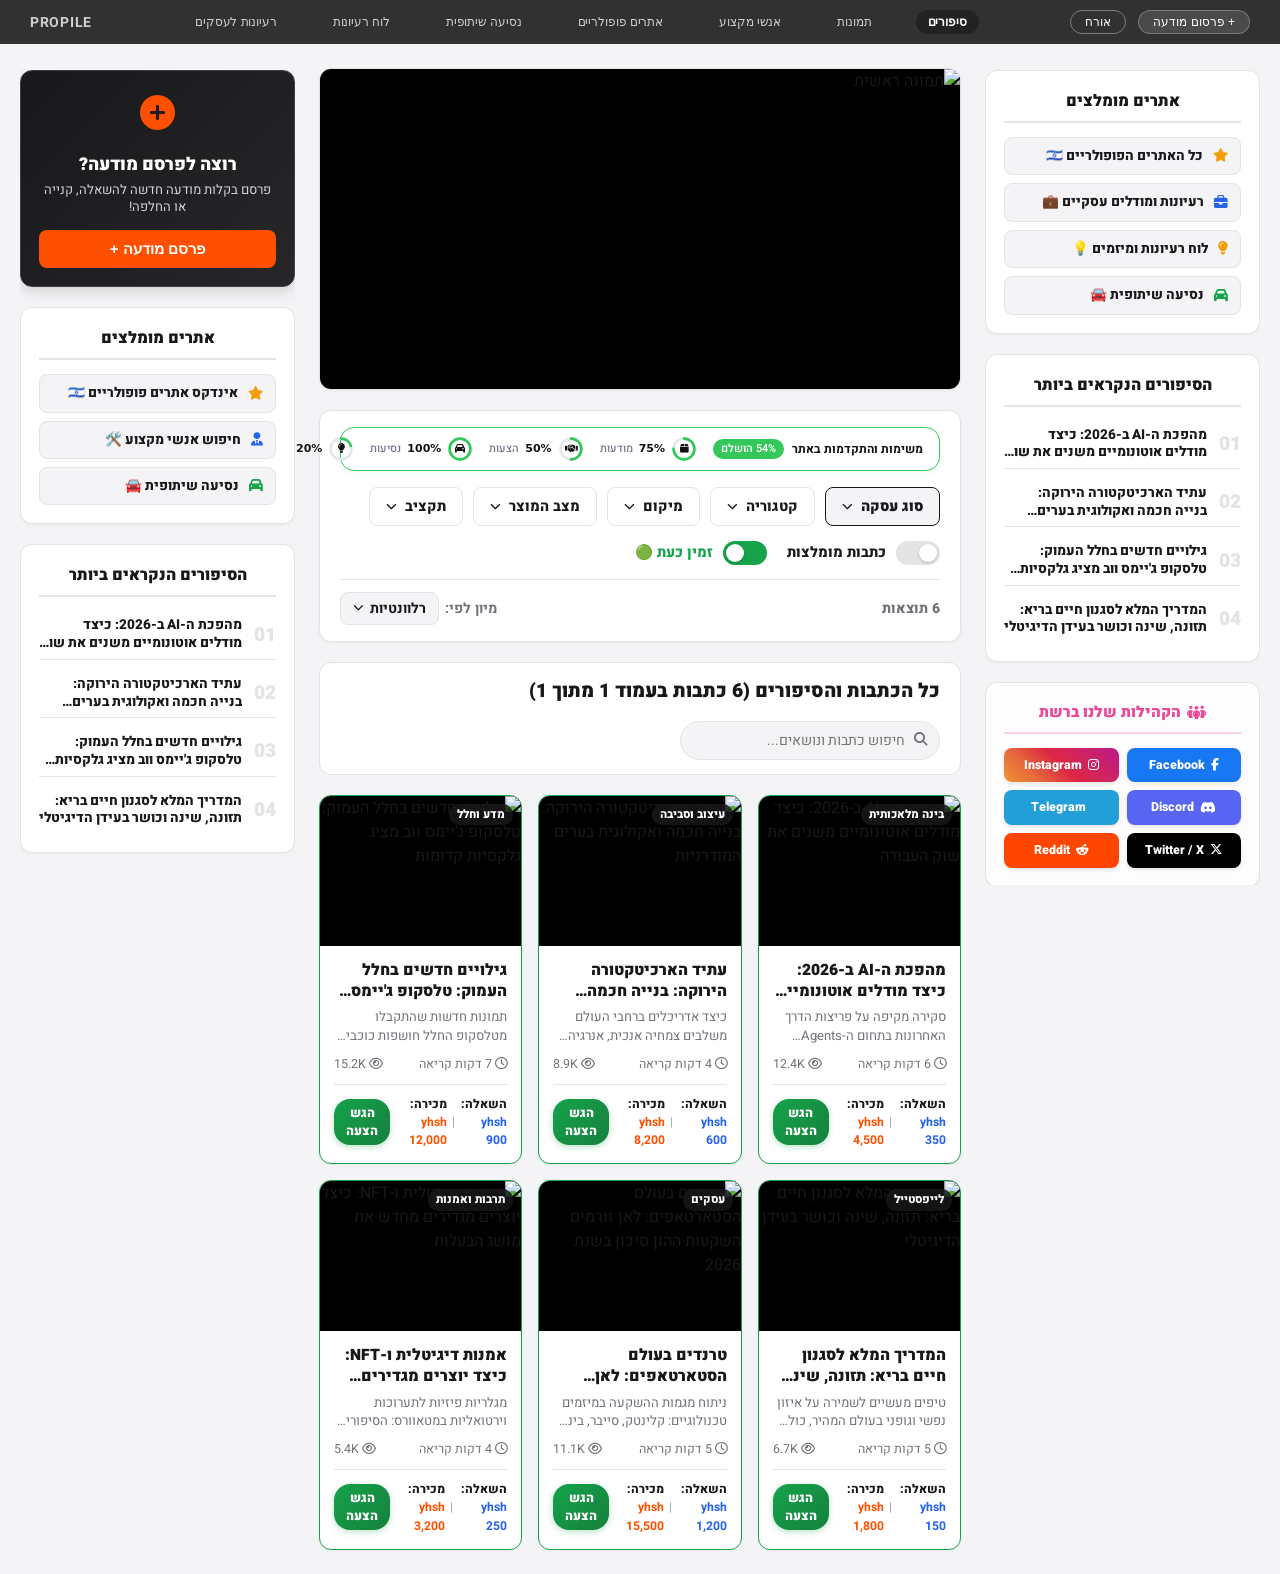
==== commit b15d47d5: "Make tasks widget bar compact 44px height matching top navbar with green accent border and no emojis" ====
--- a/index.html
+++ b/index.html
@@ -107,64 +107,64 @@
             <!-- Custom Filter Bar Component with LIGHT HORIZONTAL TASK WIDGET (1:1 MATCHING SCREENSHOT media_1788623318506.png) -->
             <section class="articles-filter-bar">
                 
-                <!-- LIGHT HORIZONTAL TASK PROGRESS RINGS WIDGET -->
+                <!-- COMPACT HORIZONTAL TASK PROGRESS RINGS WIDGET (44px MATCHING TOP NAV) -->
                 <div class="widget-tasks-card-horizontal" style="margin-bottom: 16px;">
-                    <div class="widget-title-group" style="display: flex; align-items: center; gap: 10px;">
-                        <span style="font-size: 0.9rem; font-weight: 900; color: #111111;">🎯 משימות והתקדמות באתר</span>
-                        <span id="overallProgressText" style="font-size: 0.78rem; background-color: #34c759; color: #ffffff; padding: 3px 10px; border-radius: 12px; font-weight: 800;">66% הושלם</span>
+                    <div class="widget-title-group">
+                        <span>משימות והתקדמות באתר</span>
+                        <span id="overallProgressText" style="font-size: 11px; background-color: #34c759; color: #ffffff; padding: 2px 8px; border-radius: 10px; font-weight: 600;">66% הושלם</span>
                     </div>
                     
                     <div class="rings-widget-container">
                         
-                        <!-- Ring 1: Ads (Green #34c759) -->
+                        <!-- Ring 1: Ads -->
                         <div class="ring-item" onclick="openTaskChecklistModal('ads')" title="לחץ לצפייה במשימות מודעות">
-                            <div class="svg-ring-wrapper" style="width: 48px; height: 48px;">
-                                <svg width="48" height="48" viewBox="0 0 60 60">
+                            <div class="svg-ring-wrapper">
+                                <svg viewBox="0 0 60 60">
                                     <circle class="ring-bg" cx="30" cy="30" r="24"></circle>
                                     <circle id="ringCircleAds" class="ring-progress ring-green" cx="30" cy="30" r="24"></circle>
                                 </svg>
-                                <div class="ring-icon" style="font-size: 0.88rem;"><i class="fa-solid fa-box"></i></div>
-                            </div>
-                            <div id="ringPercentAds" class="ring-percent-text">75%</div>
+                                <div class="ring-icon"><i class="fa-solid fa-box"></i></div>
+                            </div>
+                            <div id="ringPercentAds" class="ring-percent-text">0%</div>
                             <div class="ring-label-text">מודעות</div>
                         </div>
 
-                        <!-- Ring 2: Offers (Orange #ff9500) -->
+                        <!-- Ring 2: Offers -->
                         <div class="ring-item" onclick="openTaskChecklistModal('offers')" title="לחץ לצפייה במשימות הצעות">
-                            <div class="svg-ring-wrapper" style="width: 48px; height: 48px;">
-                                <svg width="48" height="48" viewBox="0 0 60 60">
+                            <div class="svg-ring-wrapper">
+                                <svg viewBox="0 0 60 60">
                                     <circle class="ring-bg" cx="30" cy="30" r="24"></circle>
-                                    <circle id="ringCircleOffers" class="ring-progress ring-orange" cx="30" cy="30" r="24"></circle>
+                                    <circle id="ringCircleOffers" class="ring-progress ring-green" cx="30" cy="30" r="24"></circle>
                                 </svg>
-                                <div class="ring-icon" style="font-size: 0.88rem;"><i class="fa-solid fa-handshake"></i></div>
-                            </div>
-                            <div id="ringPercentOffers" class="ring-percent-text">50%</div>
+                                <div class="ring-icon"><i class="fa-solid fa-handshake"></i></div>
+                            </div>
+                            <div id="ringPercentOffers" class="ring-percent-text">0%</div>
                             <div class="ring-label-text">הצעות</div>
                         </div>
 
-                        <!-- Ring 3: Carpool (Blue #007aff) -->
+                        <!-- Ring 3: Carpool -->
                         <div class="ring-item" onclick="openTaskChecklistModal('carpool')" title="לחץ לצפייה במשימות נסיעות">
-                            <div class="svg-ring-wrapper" style="width: 48px; height: 48px;">
-                                <svg width="48" height="48" viewBox="0 0 60 60">
+                            <div class="svg-ring-wrapper">
+                                <svg viewBox="0 0 60 60">
                                     <circle class="ring-bg" cx="30" cy="30" r="24"></circle>
-                                    <circle id="ringCircleCarpool" class="ring-progress ring-blue" cx="30" cy="30" r="24"></circle>
+                                    <circle id="ringCircleCarpool" class="ring-progress ring-green" cx="30" cy="30" r="24"></circle>
                                 </svg>
-                                <div class="ring-icon" style="font-size: 0.88rem;"><i class="fa-solid fa-car"></i></div>
-                            </div>
-                            <div id="ringPercentCarpool" class="ring-percent-text">100%</div>
+                                <div class="ring-icon"><i class="fa-solid fa-car"></i></div>
+                            </div>
+                            <div id="ringPercentCarpool" class="ring-percent-text">0%</div>
                             <div class="ring-label-text">נסיעות</div>
                         </div>
 
-                        <!-- Ring 4: Ideas (Red #ff3b30) -->
+                        <!-- Ring 4: Ideas -->
                         <div class="ring-item" onclick="openTaskChecklistModal('ideas')" title="לחץ לצפייה במשימות רעיונות">
-                            <div class="svg-ring-wrapper" style="width: 48px; height: 48px;">
-                                <svg width="48" height="48" viewBox="0 0 60 60">
+                            <div class="svg-ring-wrapper">
+                                <svg viewBox="0 0 60 60">
                                     <circle class="ring-bg" cx="30" cy="30" r="24"></circle>
-                                    <circle id="ringCircleIdeas" class="ring-progress ring-red" cx="30" cy="30" r="24"></circle>
+                                    <circle id="ringCircleIdeas" class="ring-progress ring-green" cx="30" cy="30" r="24"></circle>
                                 </svg>
-                                <div class="ring-icon" style="font-size: 0.88rem;"><i class="fa-solid fa-lightbulb"></i></div>
-                            </div>
-                            <div id="ringPercentIdeas" class="ring-percent-text">20%</div>
+                                <div class="ring-icon"><i class="fa-solid fa-lightbulb"></i></div>
+                            </div>
+                            <div id="ringPercentIdeas" class="ring-percent-text">0%</div>
                             <div class="ring-label-text">רעיונות</div>
                         </div>
 
--- a/styles.css
+++ b/styles.css
@@ -1639,28 +1639,32 @@
 }
 
 /* =========================================================
-   LIGHT HORIZONTAL TASK PROGRESS RINGS WIDGET (1:1 MATCHING SCREENSHOT media_1788623318506.png)
+   COMPACT HORIZONTAL TASK PROGRESS RINGS WIDGET (44px HEIGHT MATCHING TOP NAV)
    ========================================================= */
 .widget-tasks-card-horizontal {
     background-color: #ffffff !important;
     color: #111111 !important;
-    border: 1px solid var(--border-color) !important;
-    border-radius: 16px !important;
-    padding: 10px 18px !important;
-    box-shadow: 0 2px 8px rgba(0, 0, 0, 0.04) !important;
+    border: 1.5px solid #34c759 !important;
+    border-radius: 14px !important;
+    padding: 4px 16px !important;
+    height: 44px !important;
+    min-height: 44px !important;
+    box-sizing: border-box !important;
+    box-shadow: 0 2px 8px rgba(52, 199, 89, 0.08) !important;
     display: flex;
     align-items: center;
     justify-content: space-between;
     gap: 16px;
-    width: auto;
-}
-
-.widget-tasks-card-horizontal .sidebar-card-title {
+    width: 100%;
+}
+
+.widget-tasks-card-horizontal .sidebar-card-title,
+.widget-tasks-card-horizontal .widget-title-group {
     color: #111111 !important;
     border-bottom: none !important;
     margin-bottom: 0 !important;
-    font-size: 0.88rem;
-    font-weight: 800;
+    font-size: 12px !important;
+    font-weight: 700 !important;
     display: flex;
     align-items: center;
     gap: 8px;
@@ -1674,20 +1678,50 @@
     padding-top: 0 !important;
 }
 
+.widget-tasks-card-horizontal .ring-item {
+    display: flex;
+    flex-direction: row;
+    align-items: center;
+    gap: 6px;
+}
+
+.widget-tasks-card-horizontal .svg-ring-wrapper {
+    width: 26px !important;
+    height: 26px !important;
+}
+
+.widget-tasks-card-horizontal .svg-ring-wrapper svg {
+    width: 26px !important;
+    height: 26px !important;
+}
+
 .widget-tasks-card-horizontal .ring-bg {
-    stroke: #e5e5e0 !important;
+    stroke: #e5e7eb !important;
+    stroke-width: 6 !important;
+}
+
+.widget-tasks-card-horizontal .ring-progress {
+    stroke: #34c759 !important;
+    stroke-width: 6 !important;
 }
 
 .widget-tasks-card-horizontal .ring-icon {
     color: #111111 !important;
+    font-size: 0.62rem !important;
 }
 
 .widget-tasks-card-horizontal .ring-percent-text {
     color: #111111 !important;
+    font-size: 11px !important;
+    font-weight: 700 !important;
+    margin-top: 0 !important;
 }
 
 .widget-tasks-card-horizontal .ring-label-text {
-    color: #71717a !important;
-}
-
-
+    color: #6b7280 !important;
+    font-size: 11px !important;
+    font-weight: 500 !important;
+    margin-top: 0 !important;
+}
+
+
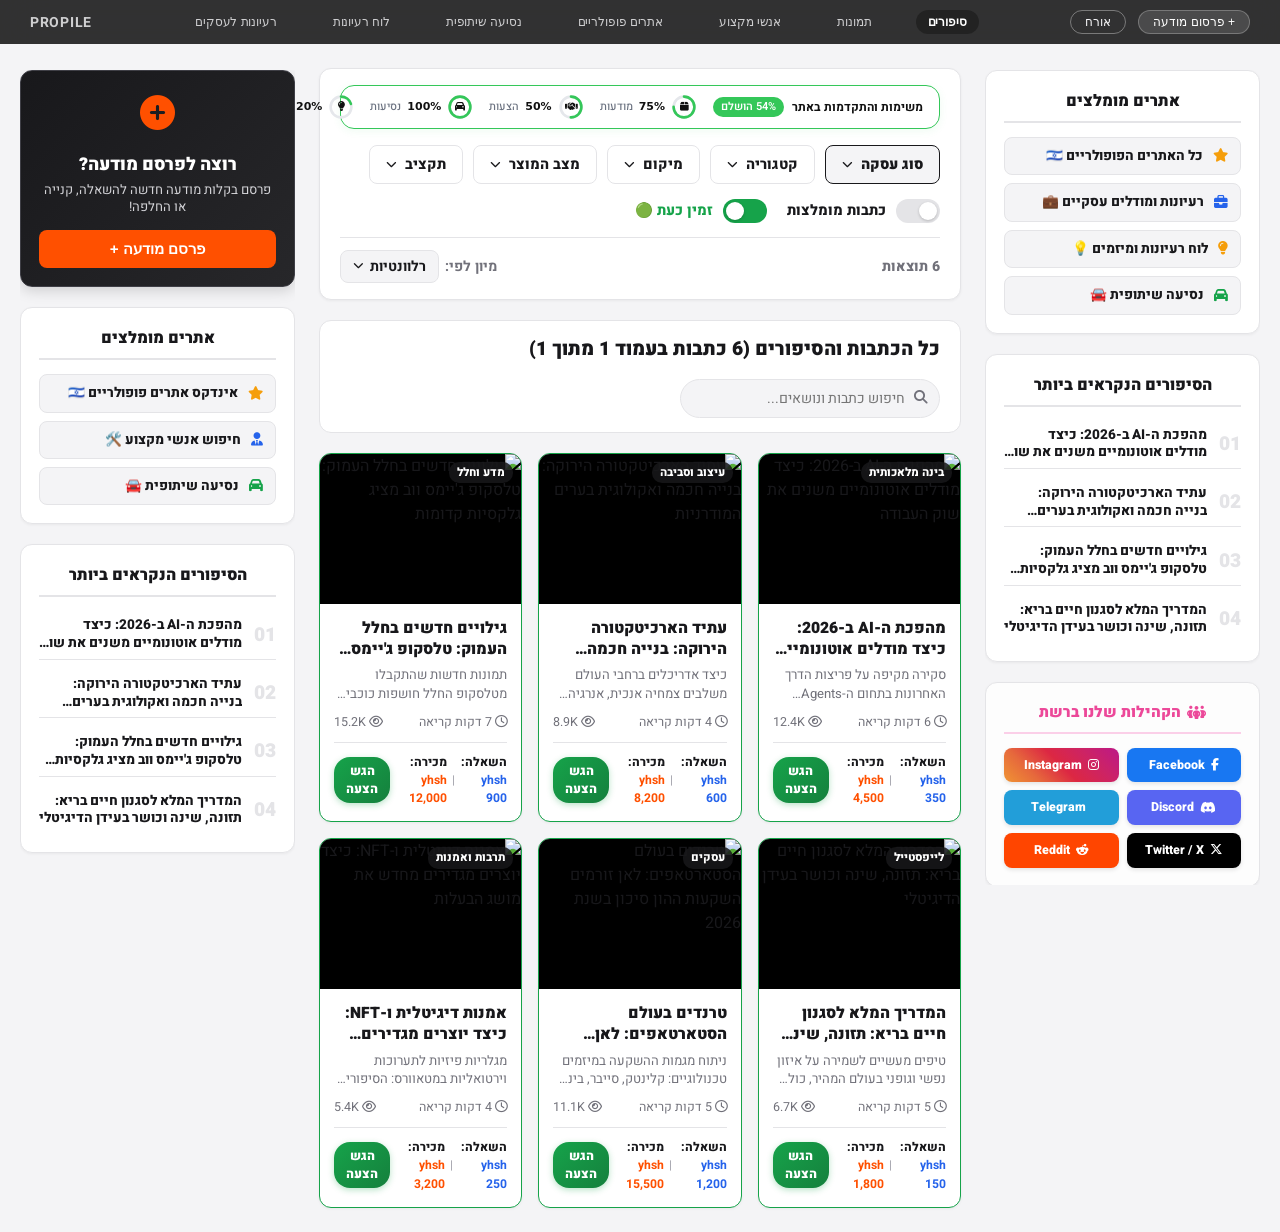
==== commit ebac5f55: "Remove top hero featured image banner from main page" ====
--- a/index.html
+++ b/index.html
@@ -96,13 +96,6 @@
 
         <!-- Main Center Column (עמודה מרכזית - כתבות וסיפורים) -->
         <main class="main-center-column">
-
-            <!-- Hero Featured Banner Card (תמונה בלבד - ללא טקסט כפי שמתבקש בצילום המסך) -->
-            <div id="heroFeaturedCard" class="hero-featured-banner" onclick="openHeroArticle()">
-                <div class="hero-banner-image-wrapper" style="height: 320px;">
-                    <img id="heroImage" src="https://images.unsplash.com/photo-1618005182384-a83a8bd57fbe?auto=format&fit=crop&w=1200&q=80" alt="תמונה ראשית" style="opacity: 1;">
-                </div>
-            </div>
 
             <!-- Custom Filter Bar Component with LIGHT HORIZONTAL TASK WIDGET (1:1 MATCHING SCREENSHOT media_1788623318506.png) -->
             <section class="articles-filter-bar">
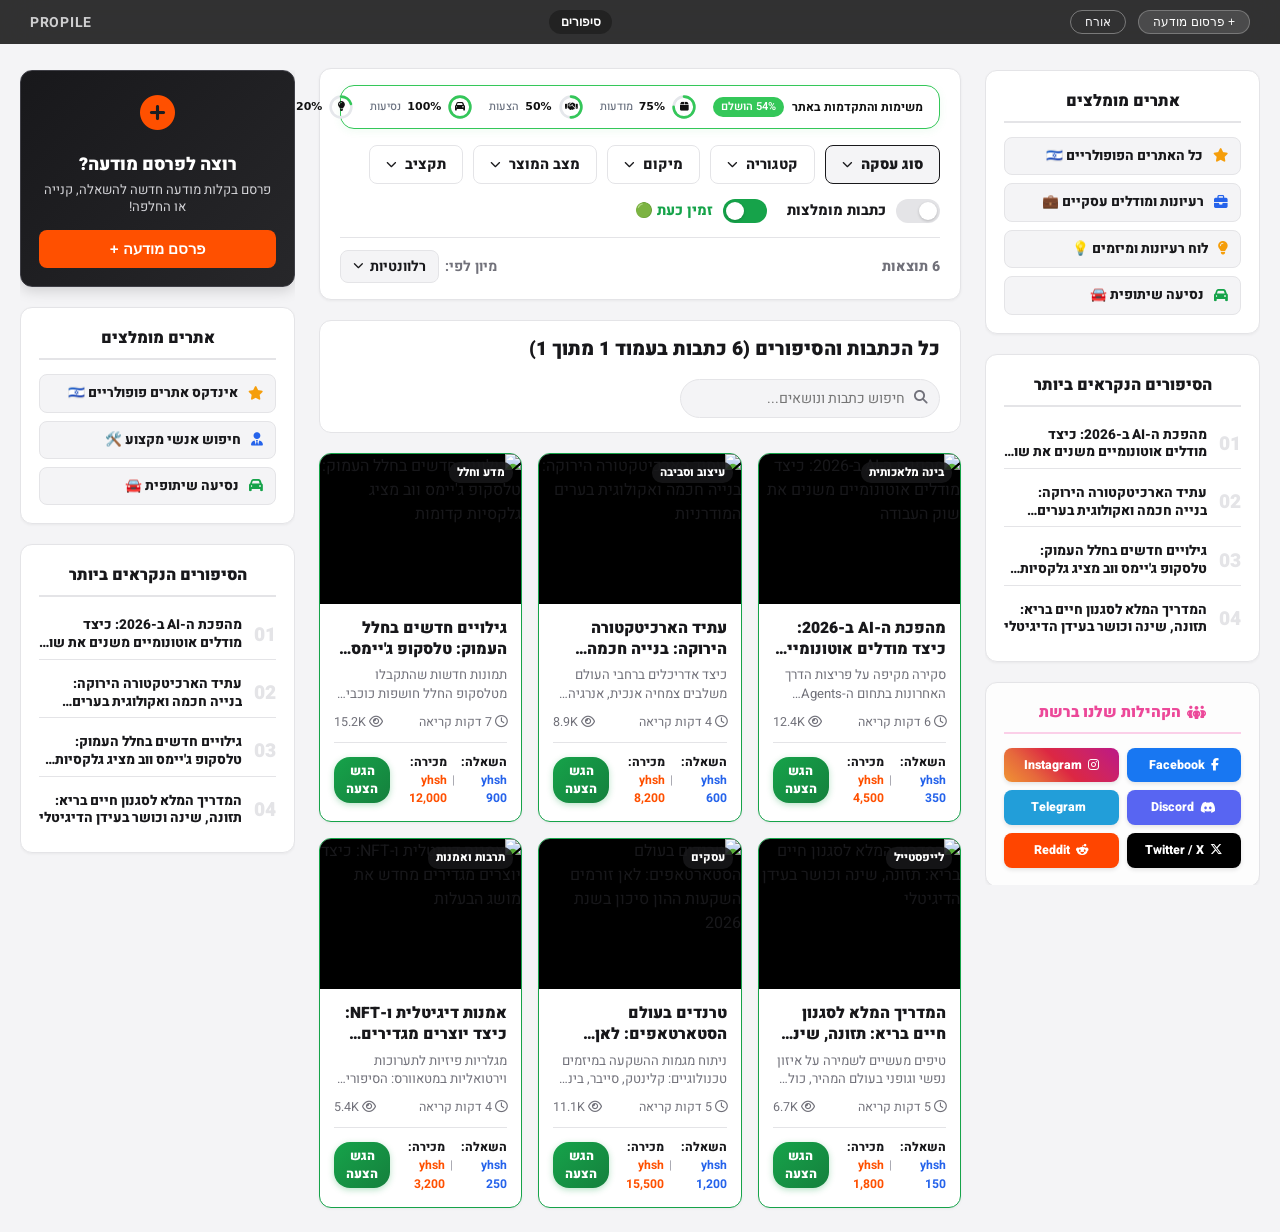
==== commit 9b6a10fd: "Remove extra navigation tabs from top bar across all pages" ====
--- a/index.html
+++ b/index.html
@@ -24,12 +24,6 @@
 
             <nav class="nav-links">
                 <a href="index.html" class="active-top-nav">סיפורים</a>
-                <a href="images.html">תמונות</a>
-                <a href="professionals.html">אנשי מקצוע</a>
-                <a href="popular.html">אתרים פופולריים</a>
-                <a href="carpool.html">נסיעה שיתופית</a>
-                <a href="ideas.html">לוח רעיונות</a>
-                <a href="business_ideas.html">רעיונות לעסקים</a>
             </nav>
 
             <div class="logo-area" onclick="window.location.href='index.html'" style="cursor: pointer;" title="לוגו האתר">
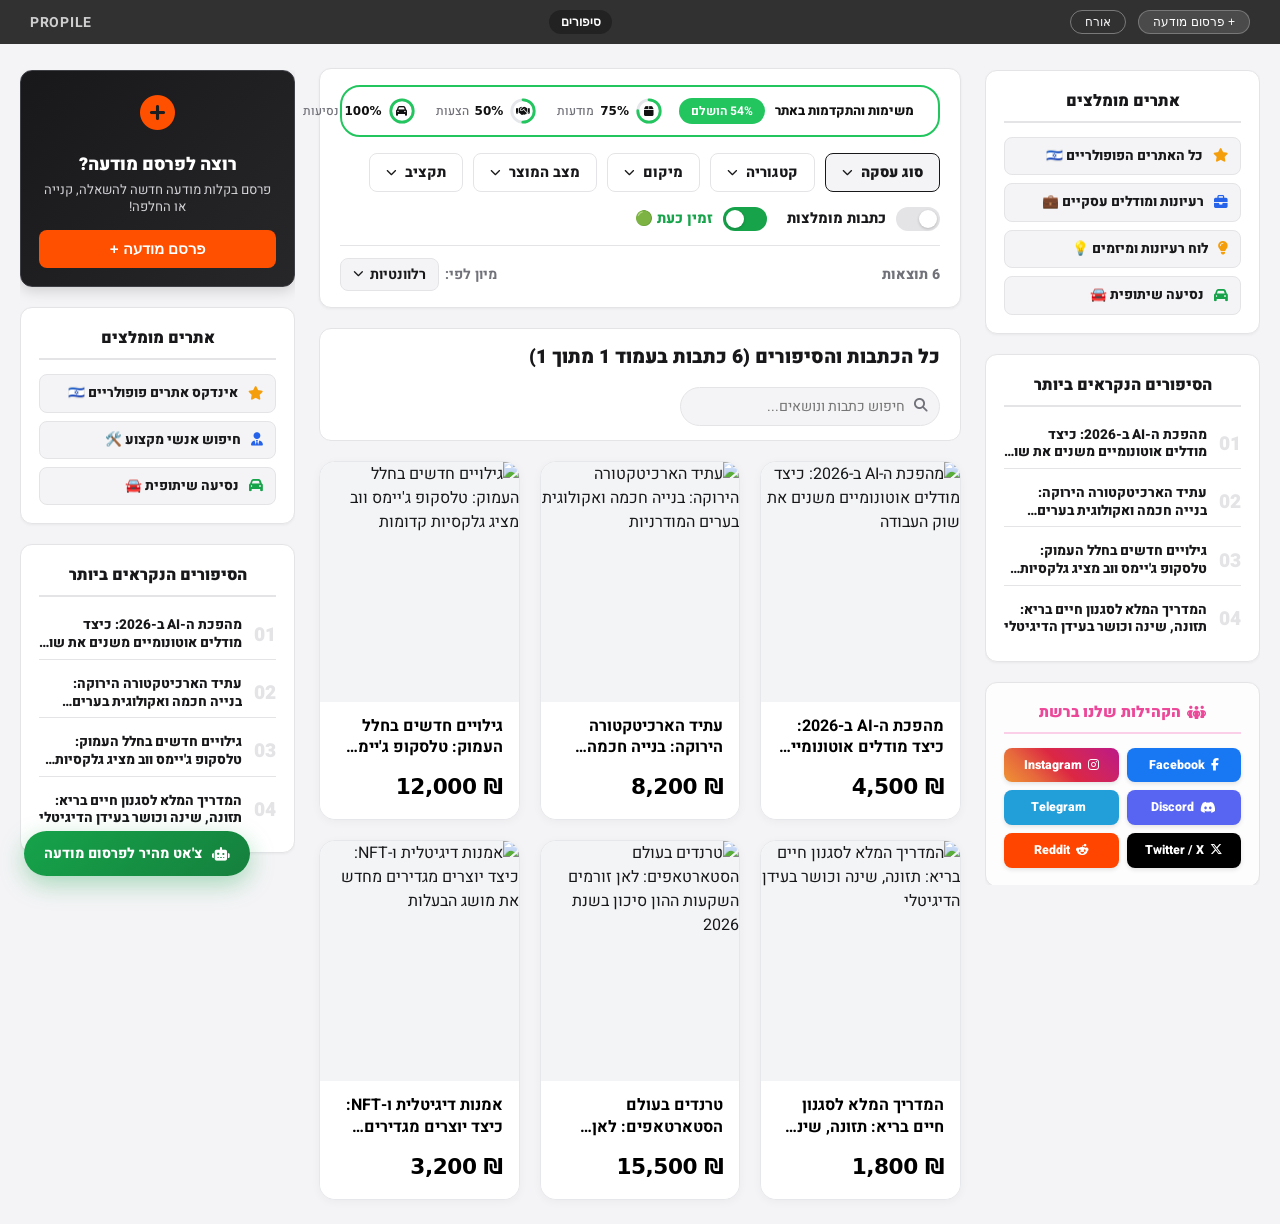
==== commit ce5ce2e2: "Add interactive Fast AI Chatbot Ad Publisher widget with image upload and instant board insertion" ====
--- a/index.html
+++ b/index.html
@@ -598,6 +598,57 @@
         </div>
     </div>
 
+    <!-- Floating AI Fast Chat Trigger Button -->
+    <div id="floatingAIChatBtn" class="floating-ai-chat-btn" onclick="openAIChatPublishModal()" title="צ'אט מהיר לפרסום מודעה 🤖">
+        <i class="fa-solid fa-robot"></i>
+        <span>צ'אט מהיר לפרסום מודעה</span>
+    </div>
+
+    <!-- AI Fast Ad Publishing Chatbot Modal -->
+    <div id="aiChatModal" class="modal-overlay hidden">
+        <div class="ai-chat-modal-box">
+            
+            <!-- Chat Header -->
+            <div class="ai-chat-header">
+                <div class="ai-chat-header-info">
+                    <div class="ai-chat-avatar">🤖</div>
+                    <div>
+                        <h3 class="ai-chat-title">עוזר AI לפרסום מודעה מהיר</h3>
+                        <span class="ai-chat-status">מנוהל ע"י AI • זמין כעת 🟢</span>
+                    </div>
+                </div>
+                <button class="close-modal-btn" onclick="closeAIChatPublishModal()">
+                    <i class="fa-solid fa-xmark"></i>
+                </button>
+            </div>
+
+            <!-- Chat Messages Area -->
+            <div id="aiChatMessages" class="ai-chat-messages-container">
+                <!-- Injected via JS -->
+            </div>
+
+            <!-- Chat Input Footer -->
+            <div id="aiChatFooter" class="ai-chat-footer">
+                <input type="file" id="aiChatFileInput" accept="image/*" class="hidden" onchange="handleAIChatFileUpload(event)">
+                
+                <div class="ai-chat-quick-pills" id="aiChatQuickPills">
+                    <!-- Quick choice pills injected by JS -->
+                </div>
+
+                <div class="ai-chat-input-row">
+                    <button class="ai-chat-media-btn" onclick="document.getElementById('aiChatFileInput').click()" title="העלה תמונת מוצר 📸">
+                        <i class="fa-solid fa-camera"></i>
+                    </button>
+                    <input type="text" id="aiChatInput" class="ai-chat-input" placeholder="הקלד תשובה לבוט..." onkeydown="if(event.key==='Enter') sendAIChatUserMessage()">
+                    <button class="ai-chat-send-btn" onclick="sendAIChatUserMessage()">
+                        <i class="fa-solid fa-paper-plane"></i>
+                    </button>
+                </div>
+            </div>
+
+        </div>
+    </div>
+
     <!-- Toast Notification -->
     <div id="toast" class="toast hidden">
         <span id="toastMessage">הפעולה בוצעה בהצלחה</span>
--- a/styles.css
+++ b/styles.css
@@ -1030,92 +1030,83 @@
 .articles-cards-grid {
     display: grid;
     grid-template-columns: repeat(3, 1fr);
-    gap: 16px;
+    gap: 20px;
+}
+
+@media (max-width: 900px) {
+    .articles-cards-grid {
+        grid-template-columns: repeat(2, 1fr);
+    }
+}
+
+@media (max-width: 600px) {
+    .articles-cards-grid {
+        grid-template-columns: 1fr;
+    }
 }
 
 .article-card-box {
-    background-color: var(--card-bg);
-    border: 1.5px solid #16a34a;
-    border-radius: var(--radius-md);
+    background-color: #ffffff;
+    border: 1px solid #e5e7eb;
+    border-radius: 16px;
     overflow: hidden;
     display: flex;
     flex-direction: column;
     cursor: pointer;
-    box-shadow: var(--shadow-sm);
-    transition: var(--transition);
+    box-shadow: 0 2px 10px rgba(0, 0, 0, 0.04);
+    transition: transform 0.2s ease, box-shadow 0.2s ease;
 }
 
 .article-card-box:hover {
     transform: translateY(-3px);
-    box-shadow: 0 6px 20px rgba(22, 163, 74, 0.22);
-    border-color: #15803d;
+    box-shadow: 0 8px 20px rgba(0, 0, 0, 0.08);
 }
 
 .article-card-image-box {
     position: relative;
     width: 100%;
-    height: 150px;
-    background-color: #000000;
+    height: 240px;
+    background-color: #f3f4f6;
+    overflow: hidden;
 }
 
 .article-card-image-box img {
     width: 100%;
     height: 100%;
     object-fit: cover;
-}
-
-.article-card-category {
-    position: absolute;
-    top: 8px;
-    right: 8px;
-    background-color: rgba(24, 24, 27, 0.85);
-    color: #ffffff;
-    font-size: 0.72rem;
-    font-weight: 800;
-    padding: 2px 8px;
-    border-radius: 10px;
+    display: block;
 }
 
 .article-card-body {
-    padding: 14px;
+    padding: 14px 16px 16px 16px;
+    background-color: #ffffff;
     display: flex;
     flex-direction: column;
+    justify-content: space-between;
     flex-grow: 1;
 }
 
 .article-card-title {
-    font-size: 0.98rem;
-    font-weight: 900;
-    color: var(--text-primary);
+    font-size: 1rem;
+    font-weight: 700;
+    color: #000000 !important;
     line-height: 1.35;
-    margin-bottom: 6px;
+    margin-bottom: 8px;
     display: -webkit-box;
     -webkit-line-clamp: 2;
     line-clamp: 2;
     -webkit-box-orient: vertical;
     overflow: hidden;
-    height: 2.7em;
-}
-
-.article-card-summary {
-    font-size: 0.82rem;
-    color: var(--text-muted);
-    line-height: 1.4;
-    display: -webkit-box;
-    -webkit-line-clamp: 2;
-    line-clamp: 2;
-    -webkit-box-orient: vertical;
-    overflow: hidden;
-    margin-bottom: 10px;
-}
-
-.article-card-meta {
-    margin-top: auto;
-    display: flex;
-    align-items: center;
-    justify-content: space-between;
-    font-size: 0.78rem;
-    color: var(--text-muted);
+    height: auto;
+}
+
+.article-card-price {
+    font-size: 1.35rem;
+    font-weight: 900;
+    color: #000000 !important;
+    margin-top: 4px;
+    font-family: system-ui, -apple-system, BlinkMacSystemFont, sans-serif;
+    letter-spacing: -0.02em;
 }
 
 /* SYMMETRICAL ACTION TOOLBAR FOOTER (סרגל הפעולות הסימטרי בתחתית כל מודעה) */
@@ -1644,13 +1635,13 @@
 .widget-tasks-card-horizontal {
     background-color: #ffffff !important;
     color: #111111 !important;
-    border: 1.5px solid #34c759 !important;
-    border-radius: 14px !important;
-    padding: 4px 16px !important;
-    height: 44px !important;
-    min-height: 44px !important;
+    border: 2px solid #22c55e !important;
+    border-radius: 20px !important;
+    padding: 8px 24px !important;
+    height: 52px !important;
+    min-height: 52px !important;
     box-sizing: border-box !important;
-    box-shadow: 0 2px 8px rgba(52, 199, 89, 0.08) !important;
+    box-shadow: none !important;
     display: flex;
     align-items: center;
     justify-content: space-between;
@@ -1663,18 +1654,27 @@
     color: #111111 !important;
     border-bottom: none !important;
     margin-bottom: 0 !important;
+    font-size: 13px !important;
+    font-weight: 800 !important;
+    display: flex;
+    align-items: center;
+    gap: 10px;
+    white-space: nowrap;
+}
+
+.widget-tasks-card-horizontal #overallProgressText {
+    background-color: #22c55e !important;
+    color: #ffffff !important;
+    padding: 4px 12px !important;
+    border-radius: 20px !important;
     font-size: 12px !important;
     font-weight: 700 !important;
-    display: flex;
-    align-items: center;
-    gap: 8px;
-    white-space: nowrap;
 }
 
 .widget-tasks-card-horizontal .rings-widget-container {
     display: flex;
     align-items: center;
-    gap: 16px;
+    gap: 20px;
     padding-top: 0 !important;
 }
 
@@ -1683,16 +1683,17 @@
     flex-direction: row;
     align-items: center;
     gap: 6px;
+    cursor: pointer;
 }
 
 .widget-tasks-card-horizontal .svg-ring-wrapper {
-    width: 26px !important;
-    height: 26px !important;
+    width: 28px !important;
+    height: 28px !important;
 }
 
 .widget-tasks-card-horizontal .svg-ring-wrapper svg {
-    width: 26px !important;
-    height: 26px !important;
+    width: 28px !important;
+    height: 28px !important;
 }
 
 .widget-tasks-card-horizontal .ring-bg {
@@ -1701,25 +1702,244 @@
 }
 
 .widget-tasks-card-horizontal .ring-progress {
-    stroke: #34c759 !important;
+    stroke: #22c55e !important;
     stroke-width: 6 !important;
 }
 
 .widget-tasks-card-horizontal .ring-icon {
     color: #111111 !important;
-    font-size: 0.62rem !important;
+    font-size: 0.68rem !important;
 }
 
 .widget-tasks-card-horizontal .ring-percent-text {
     color: #111111 !important;
-    font-size: 11px !important;
-    font-weight: 700 !important;
+    font-size: 12px !important;
+    font-weight: 800 !important;
     margin-top: 0 !important;
 }
 
+/* =========================================================
+   AI FAST AD PUBLISHING CHATBOT WIDGET & MODAL STYLES
+   ========================================================= */
+.floating-ai-chat-btn {
+    position: fixed;
+    bottom: 24px;
+    left: 24px;
+    z-index: 9999;
+    background: linear-gradient(135deg, #16a34a, #15803d);
+    color: #ffffff;
+    padding: 12px 20px;
+    border-radius: 30px;
+    font-size: 14px;
+    font-weight: 800;
+    cursor: pointer;
+    box-shadow: 0 8px 24px rgba(22, 163, 74, 0.35);
+    display: flex;
+    align-items: center;
+    gap: 10px;
+    transition: transform 0.25s ease, box-shadow 0.25s ease;
+}
+
+.floating-ai-chat-btn:hover {
+    transform: translateY(-3px) scale(1.03);
+    box-shadow: 0 12px 30px rgba(22, 163, 74, 0.45);
+}
+
+.ai-chat-modal-box {
+    background-color: #ffffff;
+    width: 480px;
+    max-width: 92vw;
+    height: 600px;
+    max-height: 85vh;
+    border-radius: 20px;
+    overflow: hidden;
+    display: flex;
+    flex-direction: column;
+    box-shadow: 0 20px 60px rgba(0,0,0,0.3);
+    direction: rtl;
+}
+
+.ai-chat-header {
+    background-color: #18181b;
+    color: #ffffff;
+    padding: 14px 20px;
+    display: flex;
+    align-items: center;
+    justify-content: space-between;
+    border-bottom: 1px solid #27272a;
+}
+
+.ai-chat-header-info {
+    display: flex;
+    align-items: center;
+    gap: 12px;
+}
+
+.ai-chat-avatar {
+    width: 40px;
+    height: 40px;
+    background-color: #22c55e;
+    border-radius: 50%;
+    display: flex;
+    align-items: center;
+    justify-content: center;
+    font-size: 20px;
+}
+
+.ai-chat-title {
+    font-size: 15px;
+    font-weight: 800;
+    margin: 0;
+    color: #ffffff;
+}
+
+.ai-chat-status {
+    font-size: 11px;
+    color: #a1a1aa;
+}
+
+.ai-chat-messages-container {
+    flex: 1;
+    padding: 16px 20px;
+    overflow-y: auto;
+    display: flex;
+    flex-direction: column;
+    gap: 14px;
+    background-color: #f8fafc;
+}
+
+.chat-bubble {
+    max-width: 85%;
+    padding: 12px 16px;
+    border-radius: 16px;
+    font-size: 14px;
+    line-height: 1.5;
+    word-break: break-word;
+    animation: fadeIn 0.25s ease;
+}
+
+.chat-bubble-bot {
+    background-color: #ffffff;
+    color: #111111;
+    border: 1px solid #e2e8f0;
+    align-self: flex-start;
+    border-bottom-right-radius: 4px;
+    box-shadow: 0 2px 8px rgba(0,0,0,0.04);
+}
+
+.chat-bubble-user {
+    background-color: #22c55e;
+    color: #ffffff;
+    align-self: flex-end;
+    border-bottom-left-radius: 4px;
+    font-weight: 600;
+}
+
+.chat-bubble-image-preview {
+    max-width: 100%;
+    max-height: 180px;
+    border-radius: 12px;
+    margin-top: 8px;
+    display: block;
+    object-fit: cover;
+}
+
+.ai-chat-footer {
+    padding: 12px 16px;
+    background-color: #ffffff;
+    border-top: 1px solid #e2e8f0;
+    display: flex;
+    flex-direction: column;
+    gap: 8px;
+}
+
+.ai-chat-quick-pills {
+    display: flex;
+    gap: 8px;
+    overflow-x: auto;
+    padding-bottom: 4px;
+}
+
+.chat-pill-btn {
+    background-color: #f1f5f9;
+    color: #0f172a;
+    border: 1px solid #cbd5e1;
+    padding: 6px 14px;
+    border-radius: 20px;
+    font-size: 13px;
+    font-weight: 700;
+    cursor: pointer;
+    white-space: nowrap;
+    transition: background-color 0.2s, color 0.2s;
+}
+
+.chat-pill-btn:hover {
+    background-color: #22c55e;
+    color: #ffffff;
+    border-color: #22c55e;
+}
+
+.ai-chat-input-row {
+    display: flex;
+    align-items: center;
+    gap: 8px;
+}
+
+.ai-chat-media-btn {
+    background-color: #f1f5f9;
+    color: #0f172a;
+    border: 1px solid #cbd5e1;
+    width: 40px;
+    height: 40px;
+    border-radius: 50%;
+    display: flex;
+    align-items: center;
+    justify-content: center;
+    cursor: pointer;
+    font-size: 16px;
+    transition: background-color 0.2s;
+}
+
+.ai-chat-media-btn:hover {
+    background-color: #e2e8f0;
+}
+
+.ai-chat-input {
+    flex: 1;
+    padding: 10px 16px;
+    border: 1.5px solid #cbd5e1;
+    border-radius: 24px;
+    font-size: 14px;
+    outline: none;
+    transition: border-color 0.2s;
+}
+
+.ai-chat-input:focus {
+    border-color: #22c55e;
+}
+
+.ai-chat-send-btn {
+    background-color: #22c55e;
+    color: #ffffff;
+    border: none;
+    width: 40px;
+    height: 40px;
+    border-radius: 50%;
+    display: flex;
+    align-items: center;
+    justify-content: center;
+    cursor: pointer;
+    font-size: 15px;
+    transition: background-color 0.2s;
+}
+
+.ai-chat-send-btn:hover {
+    background-color: #16a34a;
+}
+
 .widget-tasks-card-horizontal .ring-label-text {
-    color: #6b7280 !important;
-    font-size: 11px !important;
+    color: #71717a !important;
+    font-size: 12px !important;
     font-weight: 500 !important;
     margin-top: 0 !important;
 }
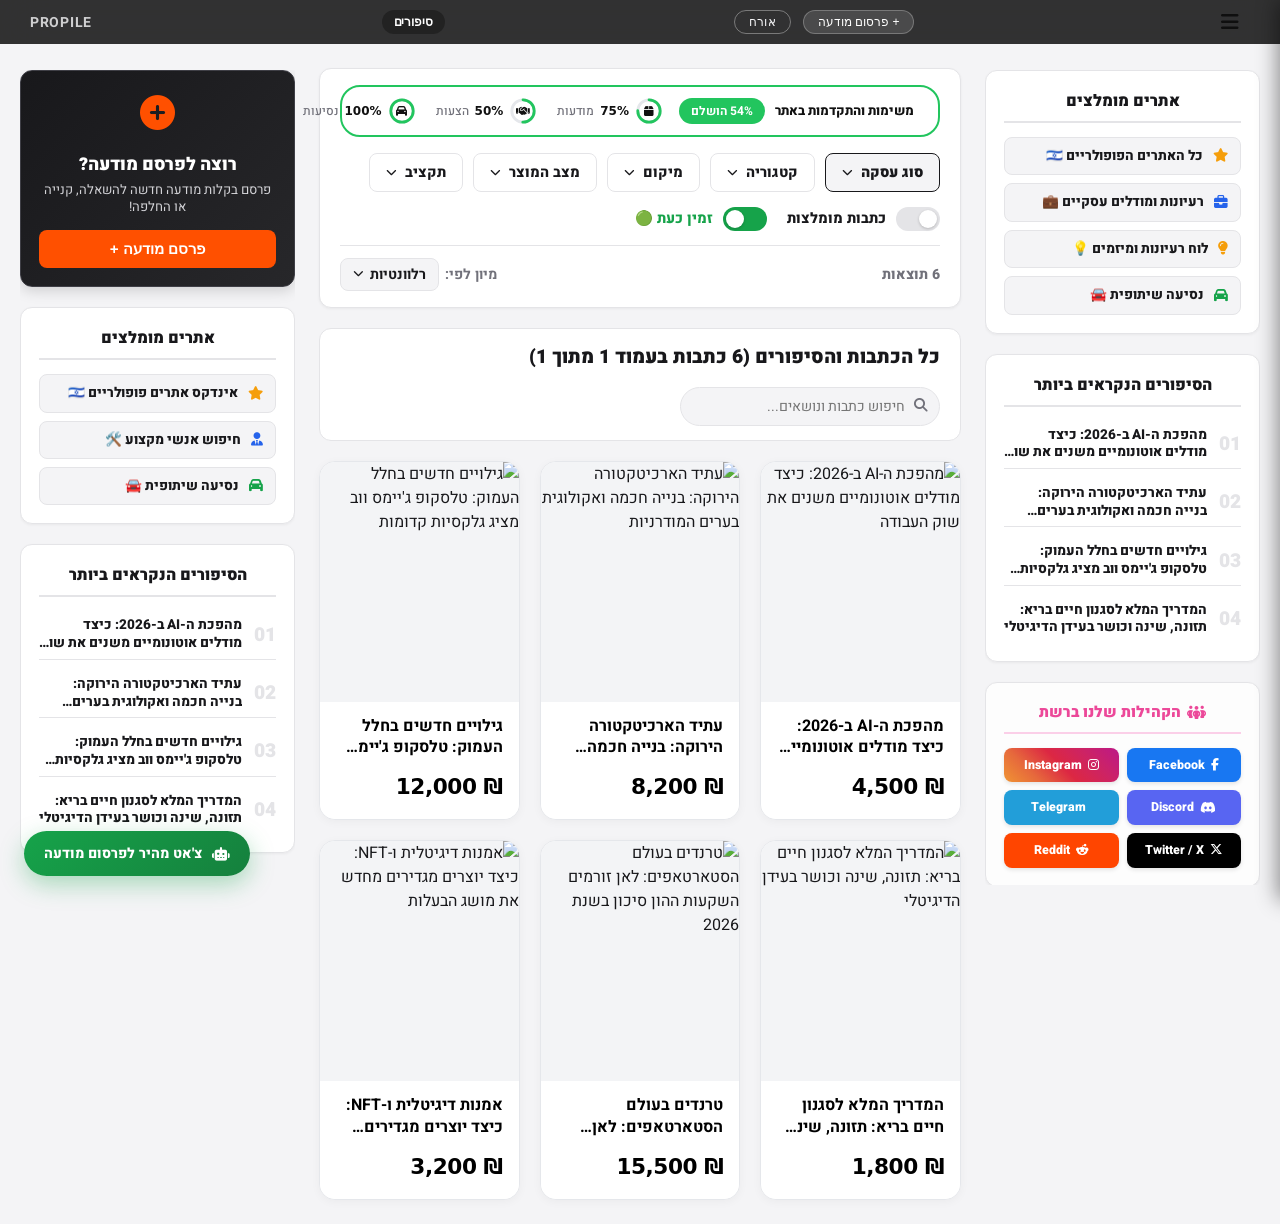
==== commit c8649faa: "Add YouTube-style slide-out navigation drawer across all pages Hamburger button opens a dark, RTL sl" ====
--- a/index.html
+++ b/index.html
@@ -10,13 +10,16 @@
     <link href="https://fonts.googleapis.com/css2?family=Assistant:wght@400;600;700;800;900&family=Heebo:wght@400;700;900&display=swap" rel="stylesheet">
     <!-- FontAwesome Icons -->
     <link rel="stylesheet" href="https://cdnjs.cloudflare.com/ajax/libs/font-awesome/6.4.0/css/all.min.css">
-    <link rel="stylesheet" href="styles.css?v=4400">
+    <link rel="stylesheet" href="styles.css?v=4500">
 </head>
 <body>
 
     <!-- Header Bar -->
     <header class="apple-nav">
         <div class="apple-nav-content">
+            <button class="yt-hamburger-btn" onclick="openYtDrawer()" aria-label="פתח תפריט" title="תפריט">
+                <i class="fa-solid fa-bars"></i>
+            </button>
             <div class="nav-left">
                 <button class="btn-publish-nav-btn" onclick="openPublishModal()">+ פרסום מודעה</button>
                 <button id="manager-btn" class="guest-pill-btn" onclick="showGuestToast()">אורח</button>
@@ -31,6 +34,77 @@
             </div>
         </div>
     </header>
+
+    <!-- YouTube-style Slide Drawer (תפריט צד נשלף בסגנון יוטיוב) -->
+    <div id="ytDrawerOverlay" class="yt-drawer-overlay" onclick="closeYtDrawer()"></div>
+    <aside id="ytDrawer" class="yt-drawer" aria-label="תפריט ניווט">
+        <div class="yt-drawer-header">
+            <button class="yt-drawer-hamburger" onclick="closeYtDrawer()" aria-label="סגור תפריט">
+                <i class="fa-solid fa-bars"></i>
+            </button>
+            <span class="yt-drawer-brand">PROPILE</span>
+        </div>
+
+        <nav class="yt-drawer-body">
+            <!-- ניווט ראשי -->
+            <div class="yt-drawer-section">
+                <a href="index.html" class="yt-drawer-item">
+                    <i class="fa-solid fa-house"></i><span>סיפורים</span>
+                </a>
+                <a href="popular.html" class="yt-drawer-item">
+                    <i class="fa-solid fa-star" style="color:#f59e0b;"></i><span>הכי פופולריים</span>
+                </a>
+                <a href="business_ideas.html" class="yt-drawer-item">
+                    <i class="fa-solid fa-briefcase" style="color:#2563eb;"></i><span>רעיונות ומודלים עסקיים</span>
+                </a>
+                <a href="ideas.html" class="yt-drawer-item">
+                    <i class="fa-solid fa-lightbulb" style="color:#f59e0b;"></i><span>לוח רעיונות ומיזמים</span>
+                </a>
+                <a href="carpool.html" class="yt-drawer-item">
+                    <i class="fa-solid fa-car" style="color:#16a34a;"></i><span>נסיעה שיתופית</span>
+                </a>
+            </div>
+
+            <div class="yt-drawer-divider"></div>
+
+            <!-- פעולות -->
+            <div class="yt-drawer-section">
+                <button class="yt-drawer-item" onclick="ytDrawerPublish()">
+                    <i class="fa-solid fa-bullhorn"></i><span>פרסום מודעה</span>
+                </button>
+                <button class="yt-drawer-item" onclick="ytDrawerGuest()">
+                    <i class="fa-solid fa-circle-user"></i><span>אורח · התחברות</span>
+                </button>
+            </div>
+
+            <div class="yt-drawer-divider"></div>
+
+            <!-- גלה עוד -->
+            <div class="yt-drawer-section">
+                <div class="yt-drawer-section-title">גלה עוד</div>
+                <a href="professionals.html" class="yt-drawer-item">
+                    <i class="fa-solid fa-user-tie"></i><span>אנשי מקצוע</span>
+                </a>
+                <a href="images.html" class="yt-drawer-item">
+                    <i class="fa-solid fa-images"></i><span>גלריית תמונות</span>
+                </a>
+            </div>
+
+            <div class="yt-drawer-divider"></div>
+
+            <!-- הקהילות שלנו -->
+            <div class="yt-drawer-section">
+                <div class="yt-drawer-section-title">הקהילות שלנו ברשת</div>
+                <a href="#" class="yt-drawer-item"><i class="fa-brands fa-facebook-f" style="color:#1877f2;"></i><span>Facebook</span></a>
+                <a href="#" class="yt-drawer-item"><i class="fa-brands fa-instagram" style="color:#e1306c;"></i><span>Instagram</span></a>
+                <a href="#" class="yt-drawer-item"><i class="fa-brands fa-telegram" style="color:#229ed9;"></i><span>Telegram</span></a>
+                <a href="#" class="yt-drawer-item"><i class="fa-brands fa-discord" style="color:#5865f2;"></i><span>Discord</span></a>
+            </div>
+
+            <div class="yt-drawer-divider"></div>
+            <div class="yt-drawer-footer">© 2026 PROPILE · כל הזכויות שמורות</div>
+        </nav>
+    </aside>
 
     <!-- Page Body Wrapper (מבנה 3 עמודות עם סיידברים מקובעים) -->
     <div class="page-layout-wrapper">
@@ -656,5 +730,6 @@
 
     <script src="app.js"></script>
     <script src="tasks_widget.js"></script>
+    <script src="drawer.js?v=1"></script>
 </body>
 </html>
--- a/styles.css
+++ b/styles.css
@@ -1945,3 +1945,68 @@
 }
 
 
+
+/* ============================================================
+   YouTube-style Slide Drawer (תפריט צד נשלף בסגנון יוטיוב)
+   ============================================================ */
+.yt-hamburger-btn{
+    display:inline-flex; align-items:center; justify-content:center;
+    width:40px; height:40px; border-radius:50%;
+    background:transparent; border:none; cursor:pointer;
+    font-size:20px; color:#0f0f0f; margin-inline-end:6px;
+    transition:background .15s ease;
+}
+.yt-hamburger-btn:hover{ background:rgba(0,0,0,.08); }
+
+.yt-drawer-overlay{
+    position:fixed; inset:0; background:rgba(0,0,0,.5);
+    opacity:0; visibility:hidden; transition:opacity .25s ease; z-index:1000;
+}
+.yt-drawer-overlay.open{ opacity:1; visibility:visible; }
+
+.yt-drawer{
+    position:fixed; top:0; right:0; bottom:0;
+    width:300px; max-width:85vw;
+    background:#0f0f0f; color:#fff;
+    transform:translateX(100%);
+    transition:transform .25s ease;
+    z-index:1001; overflow-y:auto;
+    box-shadow:-2px 0 20px rgba(0,0,0,.45);
+    -webkit-overflow-scrolling:touch;
+}
+.yt-drawer.open{ transform:translateX(0); }
+
+.yt-drawer-header{
+    display:flex; align-items:center; gap:16px;
+    padding:8px 14px; height:56px;
+    position:sticky; top:0; background:#0f0f0f; z-index:2;
+}
+.yt-drawer-hamburger{
+    width:40px; height:40px; border-radius:50%; border:none; background:transparent;
+    color:#fff; font-size:20px; cursor:pointer;
+    display:inline-flex; align-items:center; justify-content:center;
+    transition:background .15s ease;
+}
+.yt-drawer-hamburger:hover{ background:rgba(255,255,255,.1); }
+.yt-drawer-brand{ font-size:20px; font-weight:900; letter-spacing:.5px; color:#fff; }
+
+.yt-drawer-body{ padding:6px 12px 24px; }
+.yt-drawer-section{ display:flex; flex-direction:column; gap:2px; }
+.yt-drawer-item{
+    display:flex; align-items:center; gap:24px;
+    padding:0 12px; height:48px; border-radius:10px;
+    color:#fff; text-decoration:none; font-size:15px; font-weight:600;
+    background:transparent; border:none; width:100%;
+    cursor:pointer; font-family:inherit; text-align:right;
+    transition:background .12s ease;
+}
+.yt-drawer-item i{ font-size:20px; width:24px; text-align:center; flex-shrink:0; }
+.yt-drawer-item span{ flex:1; }
+.yt-drawer-item:hover{ background:rgba(255,255,255,.1); }
+.yt-drawer-item.active{ background:rgba(255,255,255,.15); font-weight:800; }
+
+.yt-drawer-divider{ height:1px; background:rgba(255,255,255,.15); margin:12px 8px; }
+.yt-drawer-section-title{ font-size:16px; font-weight:800; color:#fff; padding:8px 12px 6px; }
+.yt-drawer-footer{ font-size:12px; color:#aaa; padding:14px 12px; line-height:1.6; }
+
+body.yt-drawer-open{ overflow:hidden; }
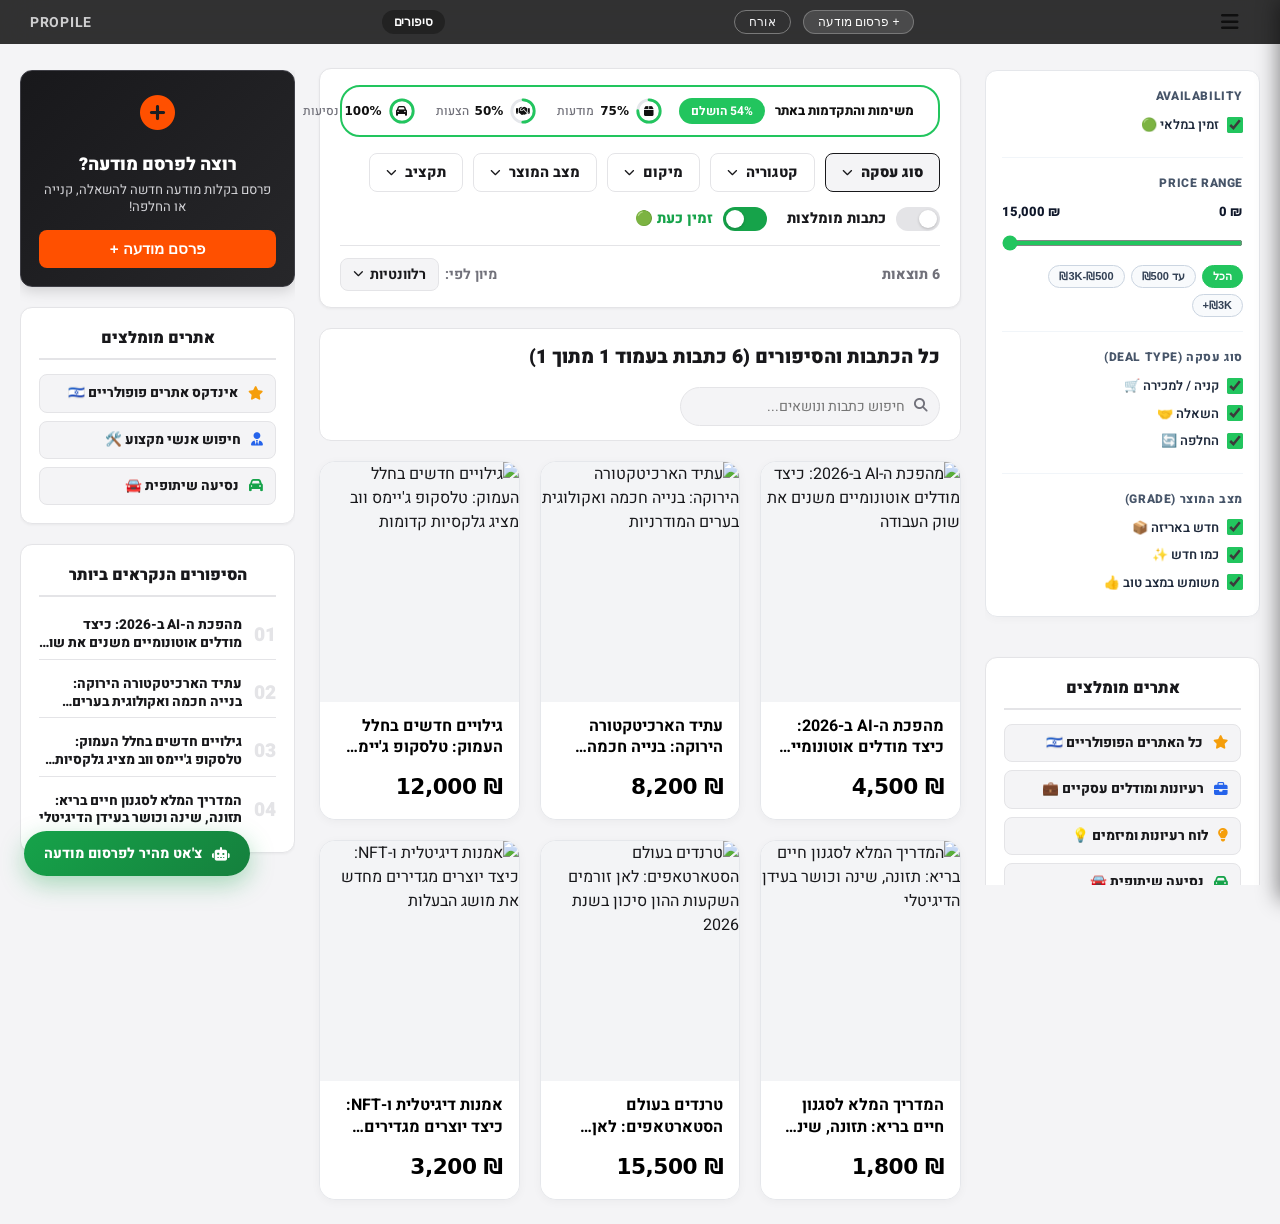
==== commit ea5b5386: "Add interactive sidebar price range slider filter panel 1:1 matching screenshot media_1788704887393." ====
--- a/index.html
+++ b/index.html
@@ -112,7 +112,74 @@
         <!-- Left Sidebar Column (סיידבר שמאלי) -->
         <aside class="sidebar-column sidebar-left">
             
-            <!-- Card 1: אתרים מומלצים -->
+            <!-- Sidebar Price & Attribute Filters Card (1:1 Matching Screenshot media_1788704887393.png) -->
+            <div class="sidebar-card sidebar-filter-card">
+                
+                <!-- AVAILABILITY Section -->
+                <div class="sidebar-filter-group">
+                    <div class="sidebar-filter-header">AVAILABILITY</div>
+                    <label class="sidebar-filter-checkbox-label">
+                        <input type="checkbox" id="chkAvailabilityInStock" checked onchange="applySidebarPriceFilter()">
+                        <span>זמין במלאי 🟢</span>
+                    </label>
+                </div>
+
+                <!-- PRICE RANGE Section -->
+                <div class="sidebar-filter-group">
+                    <div class="sidebar-filter-header">PRICE RANGE</div>
+                    
+                    <div class="sidebar-price-display">
+                        <span id="sidebarMinPriceText">₪ 0</span>
+                        <span id="sidebarMaxPriceText">₪ 15,000</span>
+                    </div>
+
+                    <div class="sidebar-range-slider-wrapper">
+                        <input type="range" id="sidebarPriceRangeInput" min="0" max="15000" step="100" value="15000" oninput="updateSidebarPriceDisplay(this.value)" onchange="applySidebarPriceFilter()">
+                    </div>
+
+                    <div class="sidebar-price-presets">
+                        <button class="price-preset-pill active" onclick="setSidebarPricePreset(0, 15000)">הכל</button>
+                        <button class="price-preset-pill" onclick="setSidebarPricePreset(0, 500)">עד ₪500</button>
+                        <button class="price-preset-pill" onclick="setSidebarPricePreset(500, 3000)">₪500-₪3K</button>
+                        <button class="price-preset-pill" onclick="setSidebarPricePreset(3000, 15000)">₪3K+</button>
+                    </div>
+                </div>
+
+                <!-- DEAL TYPE Section -->
+                <div class="sidebar-filter-group">
+                    <div class="sidebar-filter-header">סוג עסקה (DEAL TYPE)</div>
+                    <label class="sidebar-filter-checkbox-label">
+                        <input type="checkbox" class="chk-deal-type" value="buy" checked onchange="applySidebarPriceFilter()">
+                        <span>קניה / למכירה 🛒</span>
+                    </label>
+                    <label class="sidebar-filter-checkbox-label">
+                        <input type="checkbox" class="chk-deal-type" value="borrow" checked onchange="applySidebarPriceFilter()">
+                        <span>השאלה 🤝</span>
+                    </label>
+                    <label class="sidebar-filter-checkbox-label">
+                        <input type="checkbox" class="chk-deal-type" value="trade" checked onchange="applySidebarPriceFilter()">
+                        <span>החלפה 🔄</span>
+                    </label>
+                </div>
+
+                <!-- GRADE / CONDITION Section -->
+                <div class="sidebar-filter-group">
+                    <div class="sidebar-filter-header">מצב המוצר (GRADE)</div>
+                    <label class="sidebar-filter-checkbox-label">
+                        <input type="checkbox" class="chk-condition" value="חדש באריזה" checked onchange="applySidebarPriceFilter()">
+                        <span>חדש באריזה 📦</span>
+                    </label>
+                    <label class="sidebar-filter-checkbox-label">
+                        <input type="checkbox" class="chk-condition" value="כמו חדש" checked onchange="applySidebarPriceFilter()">
+                        <span>כמו חדש ✨</span>
+                    </label>
+                    <label class="sidebar-filter-checkbox-label">
+                        <input type="checkbox" class="chk-condition" value="משומש במצב טוב" checked onchange="applySidebarPriceFilter()">
+                        <span>משומש במצב טוב 👍</span>
+                    </label>
+                </div>
+
+            </div>
             <div class="sidebar-card">
                 <div class="sidebar-card-title">אתרים מומלצים</div>
                 <div class="recommended-sites-list">
--- a/styles.css
+++ b/styles.css
@@ -1944,6 +1944,118 @@
     margin-top: 0 !important;
 }
 
+/* =========================================================
+   SIDEBAR PRICE RANGE & ATTRIBUTE FILTER PANEL (1:1 MATCHING media_1788704887393.png)
+   ========================================================= */
+.sidebar-filter-card {
+    background-color: #ffffff !important;
+    border: 1px solid #e5e7eb !important;
+    border-radius: 12px !important;
+    padding: 16px !important;
+    margin-bottom: 20px !important;
+    box-shadow: 0 2px 10px rgba(0, 0, 0, 0.03) !important;
+    display: flex;
+    flex-direction: column;
+    gap: 16px;
+    direction: rtl;
+}
+
+.sidebar-filter-group {
+    border-bottom: 1px solid #f1f5f9;
+    padding-bottom: 14px;
+}
+
+.sidebar-filter-group:last-child {
+    border-bottom: none;
+    padding-bottom: 0;
+}
+
+.sidebar-filter-header {
+    font-size: 12px;
+    font-weight: 800;
+    color: #475569;
+    letter-spacing: 0.05em;
+    margin-bottom: 10px;
+    text-transform: uppercase;
+}
+
+.sidebar-filter-checkbox-label {
+    display: flex;
+    align-items: center;
+    gap: 8px;
+    font-size: 13px;
+    font-weight: 600;
+    color: #1e293b;
+    cursor: pointer;
+    margin-bottom: 8px;
+    user-select: none;
+    transition: color 0.2s;
+}
+
+.sidebar-filter-checkbox-label:hover {
+    color: #16a34a;
+}
+
+.sidebar-filter-checkbox-label input[type="checkbox"] {
+    width: 16px;
+    height: 16px;
+    accent-color: #22c55e;
+    cursor: pointer;
+    border-radius: 4px;
+}
+
+.sidebar-price-display {
+    display: flex;
+    justify-content: space-between;
+    align-items: center;
+    font-size: 13px;
+    font-weight: 800;
+    color: #0f172a;
+    margin-bottom: 8px;
+}
+
+.sidebar-range-slider-wrapper {
+    position: relative;
+    width: 100%;
+    margin: 8px 0 12px 0;
+}
+
+.sidebar-range-slider-wrapper input[type="range"] {
+    width: 100%;
+    height: 6px;
+    border-radius: 3px;
+    background: #e2e8f0;
+    outline: none;
+    accent-color: #22c55e;
+    cursor: pointer;
+}
+
+.sidebar-price-presets {
+    display: flex;
+    flex-wrap: wrap;
+    gap: 6px;
+    margin-top: 6px;
+}
+
+.price-preset-pill {
+    background-color: #f8fafc;
+    color: #334155;
+    border: 1px solid #cbd5e1;
+    border-radius: 14px;
+    padding: 4px 10px;
+    font-size: 11px;
+    font-weight: 700;
+    cursor: pointer;
+    transition: background-color 0.2s, border-color 0.2s, color 0.2s;
+}
+
+.price-preset-pill:hover,
+.price-preset-pill.active {
+    background-color: #22c55e;
+    color: #ffffff;
+    border-color: #22c55e;
+}
+
 
 
 /* ============================================================
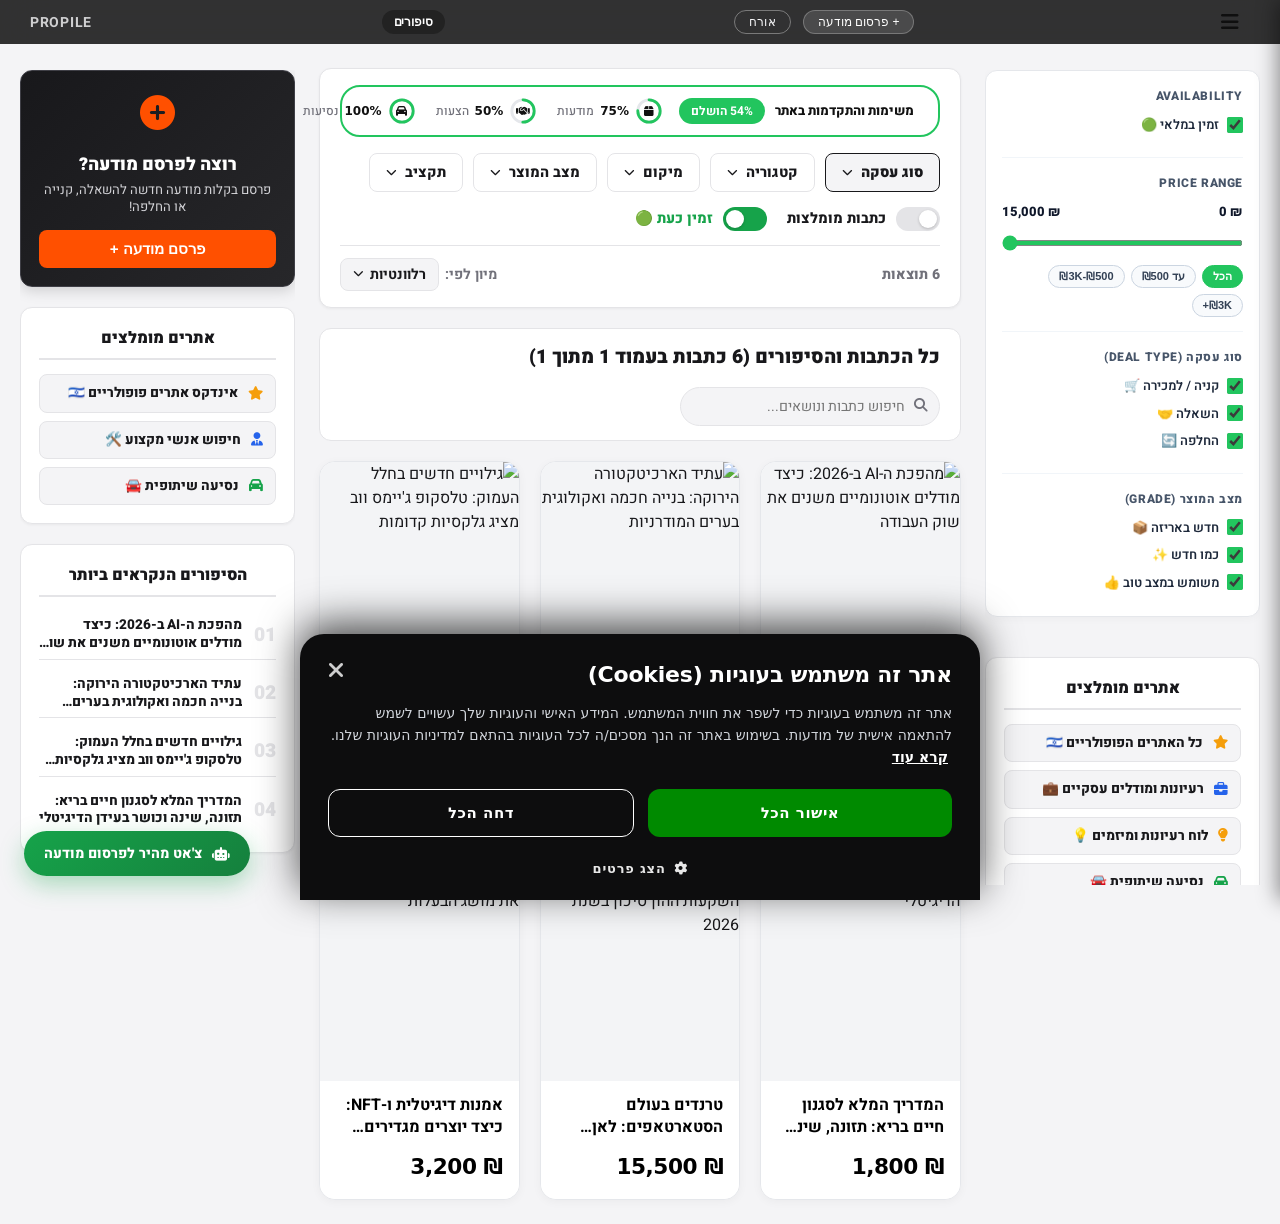
==== commit ecde1a7d: "Add Hebrew Cookie Consent Banner 1:1 matching design" ====
--- a/index.html
+++ b/index.html
@@ -798,5 +798,6 @@
     <script src="app.js"></script>
     <script src="tasks_widget.js"></script>
     <script src="drawer.js?v=1"></script>
+    <script src="cookie_banner.js"></script>
 </body>
 </html>
--- a/styles.css
+++ b/styles.css
@@ -2122,3 +2122,227 @@
 .yt-drawer-footer{ font-size:12px; color:#aaa; padding:14px 12px; line-height:1.6; }
 
 body.yt-drawer-open{ overflow:hidden; }
+
+/* ============================================================
+   Hebrew Cookie Consent Banner (1:1 Match media_1788704928505.png)
+   ============================================================ */
+.cookie-consent-wrapper {
+    position: fixed;
+    bottom: 0;
+    left: 0;
+    right: 0;
+    z-index: 99999;
+    display: flex;
+    justify-content: center;
+    align-items: flex-end;
+    pointer-events: none;
+    padding: 0;
+}
+
+.cookie-banner-box {
+    pointer-events: auto;
+    width: 100%;
+    max-width: 680px;
+    background-color: #0d0d0e;
+    color: #ffffff;
+    border-top-left-radius: 24px;
+    border-top-right-radius: 24px;
+    box-shadow: 0 -10px 40px rgba(0, 0, 0, 0.7);
+    padding: 24px 28px 20px 28px;
+    position: relative;
+    box-sizing: border-box;
+    font-family: system-ui, -apple-system, BlinkMacSystemFont, "Segoe UI", Roboto, sans-serif;
+    transform: translateY(0);
+    transition: transform 0.35s cubic-bezier(0.16, 1, 0.3, 1), opacity 0.35s ease;
+    direction: rtl;
+    text-align: right;
+}
+
+.cookie-consent-wrapper.hide-banner .cookie-banner-box {
+    transform: translateY(100%);
+    opacity: 0;
+}
+
+.cookie-banner-close {
+    position: absolute;
+    top: 20px;
+    left: 20px;
+    background: transparent;
+    border: none;
+    color: #ffffff;
+    font-size: 22px;
+    cursor: pointer;
+    opacity: 0.8;
+    transition: opacity 0.2s ease, transform 0.2s ease;
+    display: flex;
+    align-items: center;
+    justify-content: center;
+    width: 32px;
+    height: 32px;
+    border-radius: 50%;
+}
+
+.cookie-banner-close:hover {
+    opacity: 1;
+    background-color: rgba(255, 255, 255, 0.1);
+    transform: scale(1.08);
+}
+
+.cookie-banner-title {
+    font-size: 22px;
+    font-weight: 800;
+    color: #ffffff;
+    margin: 0 0 12px 0;
+    letter-spacing: -0.2px;
+}
+
+.cookie-banner-desc {
+    font-size: 14px;
+    line-height: 1.55;
+    color: #d1d5db;
+    margin: 0 0 20px 0;
+    font-weight: 400;
+}
+
+.cookie-read-more {
+    color: #ffffff;
+    text-decoration: underline;
+    font-weight: 600;
+    margin-inline-start: 4px;
+    cursor: pointer;
+}
+
+.cookie-read-more:hover {
+    color: #34c759;
+}
+
+.cookie-details-box {
+    background-color: #1a1a1c;
+    border: 1px solid #2a2a2c;
+    border-radius: 12px;
+    padding: 14px 16px;
+    margin-bottom: 20px;
+    display: flex;
+    flex-direction: column;
+    gap: 10px;
+}
+
+.cookie-details-box.hidden {
+    display: none;
+}
+
+.cookie-category-item {
+    font-size: 13px;
+    color: #e5e7eb;
+}
+
+.cookie-category-label {
+    display: flex;
+    align-items: flex-start;
+    gap: 10px;
+    cursor: pointer;
+}
+
+.cookie-category-label input {
+    accent-color: #16a34a;
+    margin-top: 3px;
+    width: 16px;
+    height: 16px;
+}
+
+.cookie-banner-actions {
+    display: flex;
+    gap: 14px;
+    margin-bottom: 16px;
+    width: 100%;
+}
+
+.cookie-btn-accept {
+    flex: 1;
+    background-color: #008a00;
+    color: #ffffff;
+    font-weight: 800;
+    font-size: 15px;
+    letter-spacing: 0.5px;
+    padding: 14px 20px;
+    border: none;
+    border-radius: 12px;
+    cursor: pointer;
+    text-transform: uppercase;
+    transition: background-color 0.2s ease, transform 0.15s ease;
+    font-family: inherit;
+    display: flex;
+    align-items: center;
+    justify-content: center;
+}
+
+.cookie-btn-accept:hover {
+    background-color: #00a300;
+    transform: translateY(-1px);
+}
+
+.cookie-btn-decline {
+    flex: 1;
+    background-color: transparent;
+    color: #ffffff;
+    font-weight: 800;
+    font-size: 15px;
+    letter-spacing: 0.5px;
+    padding: 14px 20px;
+    border: 1.5px solid #ffffff;
+    border-radius: 12px;
+    cursor: pointer;
+    text-transform: uppercase;
+    transition: background-color 0.2s ease, border-color 0.2s ease, transform 0.15s ease;
+    font-family: inherit;
+    display: flex;
+    align-items: center;
+    justify-content: center;
+}
+
+.cookie-btn-decline:hover {
+    background-color: rgba(255, 255, 255, 0.1);
+    transform: translateY(-1px);
+}
+
+.cookie-banner-footer {
+    display: flex;
+    align-items: center;
+    justify-content: center;
+    gap: 8px;
+    color: #ffffff;
+    font-size: 13px;
+    font-weight: 700;
+    letter-spacing: 0.8px;
+    text-transform: uppercase;
+    cursor: pointer;
+    padding: 6px 0 2px 0;
+    opacity: 0.9;
+    transition: opacity 0.2s ease;
+}
+
+.cookie-banner-footer:hover {
+    opacity: 1;
+}
+
+@media (max-width: 480px) {
+    .cookie-banner-box {
+        border-radius: 20px 20px 0 0;
+        padding: 20px 18px 16px 18px;
+    }
+    .cookie-banner-title {
+        font-size: 19px;
+    }
+    .cookie-banner-desc {
+        font-size: 13px;
+    }
+    .cookie-banner-actions {
+        flex-direction: row;
+        gap: 10px;
+    }
+    .cookie-btn-accept, .cookie-btn-decline {
+        padding: 12px 14px;
+        font-size: 13px;
+    }
+}
+
